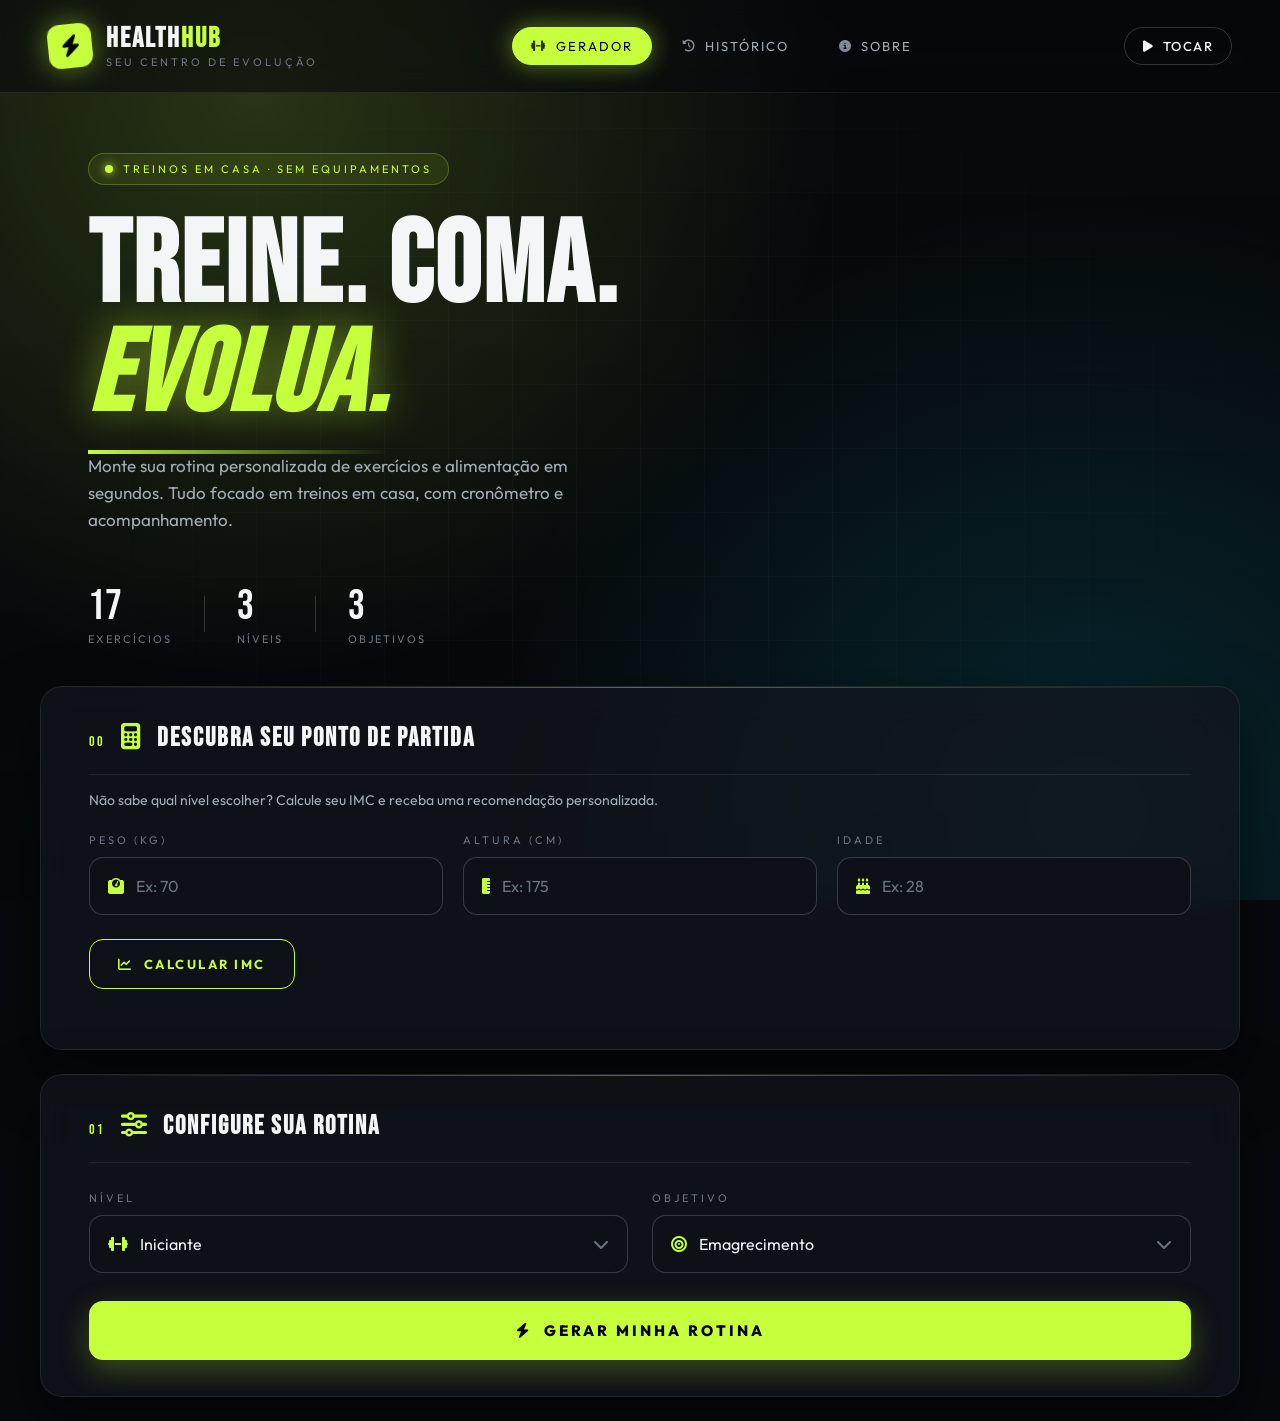
==== index.html @ c1da76e7 "Add files via upload" ====
<!DOCTYPE html>
<html lang="pt-BR">
<head>
    <meta charset="UTF-8" />
    <meta name="viewport" content="width=device-width, initial-scale=1.0" />
    <meta http-equiv="X-UA-Compatible" content="ie=edge" />
    <meta name="theme-color" content="#c6ff3b" />
    <meta name="mobile-web-app-capable" content="yes" />
    <meta name="apple-mobile-web-app-capable" content="yes" />
    <meta name="apple-mobile-web-app-status-bar-style" content="black-translucent" />
    <meta name="apple-mobile-web-app-title" content="HealthHub" />
    <meta name="description" content="Seu centro de evolução. Treinos em casa, sem equipamentos." />
    <title>HealthHub — Seu centro de evolução</title>

<link rel="icon" type="image/x-icon" href="Favicon2/favicon.ico" />
<link rel="icon" type="image/png" sizes="16x16" href="Favicon2/favicon-16x16.png" />
<link rel="icon" type="image/png" sizes="32x32" href="Favicon2/favicon-32x32.png" />
<link rel="apple-touch-icon" sizes="180x180" href="Favicon2/apple-touch-icon.png" />
<link rel="icon" type="image/png" sizes="192x192" href="Favicon2/android-chrome-192x192.png" />
<link rel="icon" type="image/png" sizes="512x512" href="Favicon2/android-chrome-512x512.png" />
<link rel="manifest" href="Favicon2/site.webmanifest" />

    <!-- FONTS -->
    <link rel="preconnect" href="https://fonts.googleapis.com" />
    <link rel="preconnect" href="https://fonts.gstatic.com" crossorigin />
    <link href="https://fonts.googleapis.com/css2?family=Bebas+Neue&family=Outfit:wght@300;400;500;600;700;800&display=swap" rel="stylesheet" />

    <!-- ICONS -->
    <link rel="stylesheet" href="https://cdnjs.cloudflare.com/ajax/libs/font-awesome/6.5.1/css/all.min.css" />

    <!-- STYLES -->
    <link rel="stylesheet" href="style.css" />
</head>
<body>

    <!-- BACKGROUND -->
    <div class="bg-image" data-testid="bg-image"></div>
    <div class="bg-overlay"></div>
    <div class="bg-grid"></div>

    <!-- HEADER / NAV -->
    <header class="navbar" data-testid="navbar">
        <div class="brand" onclick="abrirAba('gerador')">
            <div class="logo-mark"><i class="fa-solid fa-bolt"></i></div>
            <div class="brand-text">
                <h1 class="brand-title">HEALTH<span>HUB</span></h1>
                <span class="brand-tag">Seu centro de evolução</span>
            </div>
        </div>

        <nav class="nav-links">
            <button class="nav-link active" data-tab="gerador" onclick="abrirAba('gerador')" data-testid="nav-gerador">
                <i class="fa-solid fa-dumbbell"></i> <span class="nav-txt">Gerador</span>
            </button>
            <button class="nav-link" data-tab="historico" onclick="abrirAba('historico')" data-testid="nav-historico">
                <i class="fa-solid fa-clock-rotate-left"></i> <span class="nav-txt">Histórico</span>
            </button>
            <button class="nav-link" data-tab="sobre" onclick="abrirAba('sobre')" data-testid="nav-sobre">
                <i class="fa-solid fa-circle-info"></i> <span class="nav-txt">Sobre</span>
            </button>
        </nav>

        <button class="music-btn" id="musicBtn" onclick="toggleMusica()" data-testid="music-btn">
            <i class="fa-solid fa-play" id="musicIcon"></i>
            <span id="musicLabel" class="music-label">Tocar</span>
        </button>
    </header>

    <main class="main-wrap">

    <!-- ========== ABA: GERADOR ========== -->
    <section class="tab-page active" data-page="gerador" id="page-gerador">

        <!-- HERO -->
        <div class="hero">
            <div class="hero-tag" data-testid="hero-tag">
                <span class="pulse-dot"></span>
                TREINOS EM CASA · SEM EQUIPAMENTOS
            </div>
            <h2 class="hero-title">
                TREINE. COMA. <br />
                <span class="hero-accent">EVOLUA.</span>
            </h2>
            <p class="hero-sub">
                Monte sua rotina personalizada de exercícios e alimentação em segundos.
                Tudo focado em treinos em casa, com cronômetro e acompanhamento.
            </p>

            <div class="hero-stats">
                <div class="stat" data-testid="stat-exercicios">
                    <span class="stat-num" id="statExercicios">17</span>
                    <span class="stat-label">Exercícios</span>
                </div>
                <div class="stat-divider"></div>
                <div class="stat" data-testid="stat-niveis">
                    <span class="stat-num">3</span>
                    <span class="stat-label">Níveis</span>
                </div>
                <div class="stat-divider"></div>
                <div class="stat" data-testid="stat-objetivos">
                    <span class="stat-num">3</span>
                    <span class="stat-label">Objetivos</span>
                </div>
            </div>
        </div>

        <!-- CALCULADORA IMC -->
        <div class="card glass-card imc-card" data-testid="imc-card">
            <div class="card-header">
                <span class="card-num">00</span>
                <h3 class="card-title"><i class="fa-solid fa-calculator"></i> Descubra seu ponto de partida</h3>
            </div>
            <p class="card-desc">
                Não sabe qual nível escolher? Calcule seu IMC e receba uma recomendação personalizada.
            </p>

            <div class="imc-form">
                <div class="select-group">
                    <label>PESO (kg)</label>
                    <div class="select-wrap">
                        <i class="fa-solid fa-weight-scale"></i>
                        <input type="number" id="imcPeso" placeholder="Ex: 70" min="20" max="300" step="0.1" inputmode="decimal" data-testid="imc-peso" />
                    </div>
                </div>

                <div class="select-group">
                    <label>ALTURA (cm)</label>
                    <div class="select-wrap">
                        <i class="fa-solid fa-ruler-vertical"></i>
                        <input type="number" id="imcAltura" placeholder="Ex: 175" min="100" max="250" step="0.1" inputmode="decimal" data-testid="imc-altura" />
                    </div>
                </div>

                <div class="select-group">
                    <label>IDADE</label>
                    <div class="select-wrap">
                        <i class="fa-solid fa-cake-candles"></i>
                        <input type="number" id="imcIdade" placeholder="Ex: 28" min="10" max="120" inputmode="numeric" data-testid="imc-idade" />
                    </div>
                </div>
            </div>

            <button class="btn-secondary" onclick="calcularIMC()" data-testid="imc-calc-btn">
                <i class="fa-solid fa-chart-line"></i>
                CALCULAR IMC
            </button>

            <div class="imc-resultado" id="imcResultado" data-testid="imc-resultado"></div>
        </div>

        <!-- GERADOR DE ROTINA -->
        <div class="card glass-card">
            <div class="card-header">
                <span class="card-num">01</span>
                <h3 class="card-title"><i class="fa-solid fa-sliders"></i> Configure sua rotina</h3>
            </div>

            <div class="selects">
                <div class="select-group">
                    <label>NÍVEL</label>
                    <div class="select-wrap">
                        <i class="fa-solid fa-dumbbell"></i>
                        <select id="NivelSelect" data-testid="nivel-select">
                            <option value="iniciante">Iniciante</option>
                            <option value="intermediário">Intermediário</option>
                            <option value="avançado">Avançado</option>
                        </select>
                        <i class="fa-solid fa-chevron-down chevron"></i>
                    </div>
                </div>

                <div class="select-group">
                    <label>OBJETIVO</label>
                    <div class="select-wrap">
                        <i class="fa-solid fa-bullseye"></i>
                        <select id="ObjetivoSelect" data-testid="objetivo-select">
                            <option value="emagrecimento">Emagrecimento</option>
                            <option value="ganho_massa">Ganho de Massa</option>
                            <option value="manutencao">Manutenção</option>
                        </select>
                        <i class="fa-solid fa-chevron-down chevron"></i>
                    </div>
                </div>
            </div>

            <button class="btn-primary" onclick="gerarRotina()" data-testid="gerar-btn">
                <i class="fa-solid fa-bolt"></i>
                GERAR MINHA ROTINA
                <span class="btn-shine"></span>
            </button>
        </div>

        <!-- RESULTADO -->
        <div class="resultado" id="resultado" data-testid="resultado">
            <div class="resultado-grid">
                <div class="card glass-card result-card">
                    <div class="card-header">
                        <span class="card-num">02</span>
                        <h3 class="card-title"><i class="fa-solid fa-fire-flame-curved"></i> Treino do dia</h3>
                    </div>
                    <div id="exercicios" class="ex-list" data-testid="exercicios-list"></div>
                </div>

                <div class="card glass-card result-card">
                    <div class="card-header">
                        <span class="card-num">03</span>
                        <h3 class="card-title"><i class="fa-solid fa-utensils"></i> Plano alimentar</h3>
                    </div>
                    <div id="alimentos" class="al-list" data-testid="alimentos-list"></div>
                </div>
            </div>
        </div>
    </section>

    <!-- ========== ABA: HISTÓRICO ========== -->
    <section class="tab-page" data-page="historico" id="page-historico">
        <div class="page-header">
            <div>
                <span class="section-tag">REGISTROS</span>
                <h3 class="section-title">Seu Histórico</h3>
                <p class="section-sub">Todas as rotinas que você gerou, salvas no seu dispositivo.</p>
            </div>
            <button class="btn-ghost" onclick="limparHistorico()" data-testid="limpar-hist-btn">
                <i class="fa-solid fa-trash"></i> Limpar tudo
            </button>
        </div>

        <div class="hist-stats" id="histStats" data-testid="hist-stats"></div>

        <div id="historicoLista" class="hist-grid" data-testid="historico-lista"></div>
    </section>

    <!-- ========== ABA: SOBRE ========== -->
    <section class="tab-page" data-page="sobre" id="page-sobre">
        <div class="page-header">
            <div>
                <span class="section-tag">SOBRE</span>
                <h3 class="section-title">HealthHub — Treino em casa</h3>
                <p class="section-sub">Tudo que você precisa saber para evoluir sem sair do quarto.</p>
            </div>
        </div>

        <!-- Manifesto -->
        <div class="card glass-card sobre-manifesto">
            <h4 class="manifesto-title">Forjado para quem treina onde quer que esteja.</h4>
            <p>
                O HealthHub nasceu da ideia de que <strong>academia não é um lugar — é um hábito</strong>.
                Aqui você monta rotinas de treino com exercícios funcionais que cabem na sua sala,
                no seu tempo e no seu ritmo. Sem desculpas, sem assinaturas caras, sem equipamentos.
            </p>
            <p>
                Combinamos <span class="hl">exercícios calistênicos</span>, um <span class="hl">plano alimentar</span>
                alinhado ao seu objetivo e uma <span class="hl">calculadora de IMC</span> para te guiar
                no nível certo de evolução.
            </p>
        </div>

        <!-- Como funciona -->
        <div class="how-grid">
            <div class="how-step" data-testid="how-1">
                <span class="how-num">01</span>
                <h5>Calcule seu IMC</h5>
                <p>Informe peso, altura e idade. Recebemos seu IMC e classificação automaticamente.</p>
            </div>
            <div class="how-step" data-testid="how-2">
                <span class="how-num">02</span>
                <h5>Receba a recomendação</h5>
                <p>Sugerimos o nível e objetivo ideais com base nos seus dados.</p>
            </div>
            <div class="how-step" data-testid="how-3">
                <span class="how-num">03</span>
                <h5>Gere sua rotina</h5>
                <p>Combinação de exercícios + alimentação personalizada em um clique.</p>
            </div>
            <div class="how-step" data-testid="how-4">
                <span class="how-num">04</span>
                <h5>Execute com cronômetro</h5>
                <p>Cronômetro embutido em cada exercício mantém você no ritmo.</p>
            </div>
        </div>

        <!-- Features detalhadas -->
        <h4 class="section-subtitle">RECURSOS</h4>
        <div class="sobre-grid">
            <div class="feat" data-testid="feat-1">
                <i class="fa-solid fa-stopwatch"></i>
                <h4>Cronômetro inteligente</h4>
                <p>Tempo real para cada exercício, com alerta sonoro nos últimos 5 segundos.</p>
            </div>
            <div class="feat" data-testid="feat-2">
                <i class="fa-solid fa-clock-rotate-left"></i>
                <h4>Histórico local</h4>
                <p>Suas últimas 12 rotinas salvas no navegador. Sem cadastro, sem servidor.</p>
            </div>
            <div class="feat" data-testid="feat-3">
                <i class="fa-solid fa-headphones"></i>
                <h4>Trilha sonora</h4>
                <p>Player integrado para você adicionar sua música preferida no treino.</p>
            </div>
            <div class="feat" data-testid="feat-4">
                <i class="fa-solid fa-leaf"></i>
                <h4>Nutrição direta</h4>
                <p>Sugestões alimentares para emagrecimento, ganho de massa ou manutenção.</p>
            </div>
            <div class="feat" data-testid="feat-5">
                <i class="fa-solid fa-house"></i>
                <h4>100% em casa</h4>
                <p>Todos os exercícios são funcionais — você só precisa do seu corpo e um tapete.</p>
            </div>
            <div class="feat" data-testid="feat-6">
                <i class="fa-solid fa-calculator"></i>
                <h4>Calculadora de IMC</h4>
                <p>Descubra sua faixa atual e qual nível faz sentido para você começar.</p>
            </div>
        </div>

        <!-- FAQ -->
        <h4 class="section-subtitle">PERGUNTAS FREQUENTES</h4>
        <div class="faq">
            <details class="faq-item" data-testid="faq-1">
                <summary>Preciso de equipamentos?</summary>
                <p>Não. Todos os exercícios são bodyweight (peso do próprio corpo). Um tapete é opcional para conforto.</p>
            </details>
            <details class="faq-item" data-testid="faq-2">
                <summary>Quanto tempo dura um treino?</summary>
                <p>Entre 15 e 30 minutos, dependendo do nível. Iniciantes começam com menos repetições, avançados com mais séries.</p>
            </details>
            <details class="faq-item" data-testid="faq-3">
                <summary>Como devo escolher o objetivo?</summary>
                <p>Use a calculadora de IMC para receber uma sugestão. Em geral: IMC alto → emagrecimento, IMC baixo → ganho de massa, IMC normal → manutenção.</p>
            </details>
            <details class="faq-item" data-testid="faq-4">
                <summary>Meu histórico é privado?</summary>
                <p>Sim. Os dados ficam apenas no seu navegador (localStorage). Nada é enviado para servidores externos.</p>
            </details>
        </div>

        <footer class="footer-sobre">
            <p>HEALTHHUB © 2026 — <span>Forjado para quem não para.</span></p>
        </footer>
    </section>

    </main>

    <!-- TIMER MODAL -->
    <div class="timer-overlay" id="timerOverlay" data-testid="timer-overlay">
        <div class="timer-modal">
            <button class="timer-close" onclick="fecharTimer()" data-testid="timer-close">
                <i class="fa-solid fa-xmark"></i>
            </button>
            <span class="timer-label" id="timerExercicio">Exercício</span>
            <div class="timer-display" id="timerDisplay" data-testid="timer-display">00:00</div>
            <div class="timer-meta" id="timerMeta">—</div>
            <div class="timer-controls">
                <button class="timer-btn" id="timerStartBtn" onclick="toggleTimer()" data-testid="timer-start-btn">
                    <i class="fa-solid fa-play"></i> Iniciar
                </button>
                <button class="timer-btn ghost" onclick="resetTimer()" data-testid="timer-reset-btn">
                    <i class="fa-solid fa-rotate-left"></i> Resetar
                </button>
            </div>
        </div>
    </div>

    <audio id="musica" src="musica.mp3" loop preload="none"></audio>

    <script src="script.js"></script>
</body>
</html>
---- style.css ----
/* =============================================================
   HEALTHHUB — Dark Sport Mode
   ============================================================= */

:root {
    --bg: #07090c;
    --bg-2: #0d1117;
    --surface: rgba(18, 22, 28, 0.72);
    --surface-2: rgba(28, 34, 42, 0.6);
    --line: rgba(255, 255, 255, 0.08);
    --line-strong: rgba(255, 255, 255, 0.18);
    --text: #f3f5f7;
    --text-dim: #a3adb8;
    --text-mute: #6b7480;
    --accent: #c6ff3b;
    --accent-2: #00e0ff;
    --accent-glow: rgba(198, 255, 59, 0.45);
    --danger: #ff4d6d;
    --radius: 14px;
    --radius-lg: 22px;
    --shadow: 0 25px 60px rgba(0, 0, 0, 0.55);
}

* { box-sizing: border-box; margin: 0; padding: 0; }

html {
    overflow-x: hidden;
    background: var(--bg);
}

html, body {
    color: var(--text);
    font-family: 'Outfit', sans-serif;
    min-height: 100vh;
    -webkit-font-smoothing: antialiased;
}

body {
    background: transparent;
    position: relative;
}

/* ---------- TAB PAGES ---------- */
.main-wrap { min-height: calc(100vh - 100px); }
.tab-page { display: none; animation: fadeUp .5s ease; }
.tab-page.active { display: block; }

.page-header {
    padding: 60px 48px 32px;
    max-width: 1200px;
    margin: 0 auto;
    display: flex;
    align-items: flex-end;
    justify-content: space-between;
    gap: 24px;
    flex-wrap: wrap;
}
.section-sub {
    color: var(--text-dim);
    font-size: 15px;
    margin-top: 8px;
    max-width: 600px;
}
.section-subtitle {
    max-width: 1200px;
    margin: 60px auto 20px;
    padding: 0 48px;
    font-size: 12px;
    letter-spacing: 3px;
    color: var(--accent);
    text-transform: uppercase;
}

::selection { background: var(--accent); color: #000; }

a { color: inherit; text-decoration: none; }

/* ---------- BACKGROUND ---------- */
.bg-image {
    position: fixed; inset: 0;
    background-image: url('https://images.unsplash.com/photo-1517836357463-d25dfeac3438?auto=format&fit=crop&w=1920&q=80');
    background-size: cover;
    background-position: center;
    filter: saturate(0.85) contrast(1.05);
    z-index: -3;
    animation: slowZoom 28s ease-in-out infinite alternate;
}
@keyframes slowZoom {
    from { transform: scale(1) translateY(0); }
    to   { transform: scale(1.08) translateY(-15px); }
}

.bg-overlay {
    position: fixed; inset: 0;
    background:
      radial-gradient(circle at 20% 10%, rgba(198,255,59,0.18), transparent 45%),
      radial-gradient(circle at 85% 90%, rgba(0,224,255,0.14), transparent 45%),
      linear-gradient(180deg, rgba(7,9,12,0.45) 0%, rgba(7,9,12,0.75) 60%, rgba(7,9,12,0.92) 100%);
    z-index: -2;
}

.bg-grid {
    position: fixed; inset: 0;
    background-image:
        linear-gradient(rgba(255,255,255,0.025) 1px, transparent 1px),
        linear-gradient(90deg, rgba(255,255,255,0.025) 1px, transparent 1px);
    background-size: 64px 64px;
    z-index: -1;
    mask-image: radial-gradient(ellipse at center, #000 30%, transparent 80%);
}

/* ---------- NAVBAR ---------- */
.navbar {
    display: flex; align-items: center; justify-content: space-between;
    padding: 24px 48px;
    position: sticky; top: 0; z-index: 50;
    backdrop-filter: blur(14px);
    background: rgba(7, 9, 12, 0.55);
    border-bottom: 1px solid var(--line);
}
.brand { display: flex; align-items: center; gap: 14px; cursor: pointer; }
.logo-mark {
    width: 44px; height: 44px;
    background: var(--accent);
    border-radius: 12px;
    display: grid; place-items: center;
    color: #000; font-size: 22px;
    box-shadow: 0 0 28px var(--accent-glow);
    transform: rotate(-6deg);
    transition: transform .3s ease;
}
.logo-mark:hover { transform: rotate(0deg) scale(1.05); }
.brand-text { display: flex; flex-direction: column; line-height: 1; }
.brand-title {
    font-family: 'Bebas Neue', sans-serif;
    font-size: 28px; letter-spacing: 2px;
    color: var(--text);
}
.brand-title span { color: var(--accent); }
.brand-tag {
    font-size: 11px; color: var(--text-mute);
    letter-spacing: 3px; text-transform: uppercase;
    margin-top: 4px;
}

.nav-links { display: flex; gap: 12px; }
.nav-link {
    background: transparent;
    border: 1px solid transparent;
    font-family: 'Outfit', sans-serif;
    font-size: 13px; letter-spacing: 2px;
    text-transform: uppercase;
    color: var(--text-dim);
    cursor: pointer;
    padding: 10px 18px;
    border-radius: 999px;
    transition: all .25s ease;
    display: inline-flex; align-items: center; gap: 8px;
}
.nav-link i { font-size: 12px; opacity: .8; }
.nav-link:hover { color: var(--text); border-color: var(--line-strong); }
.nav-link.active {
    color: #000;
    background: var(--accent);
    border-color: var(--accent);
    box-shadow: 0 0 24px var(--accent-glow);
}

.music-btn {
    display: inline-flex; align-items: center; gap: 8px;
    background: transparent;
    color: var(--text);
    padding: 10px 18px;
    border: 1px solid var(--line-strong);
    border-radius: 999px;
    font-family: 'Outfit', sans-serif;
    font-weight: 500; font-size: 13px;
    letter-spacing: 1.5px; text-transform: uppercase;
    cursor: pointer;
    transition: all .25s ease;
}
.music-btn:hover {
    background: var(--accent); color: #000;
    border-color: var(--accent);
    box-shadow: 0 0 24px var(--accent-glow);
}
.music-btn.playing { background: var(--accent); color: #000; border-color: var(--accent); }

/* ---------- HERO ---------- */
.hero {
    padding: 60px 48px 40px;
    max-width: 1200px;
    margin: 0 auto;
    text-align: left;
}
.hero-tag {
    display: inline-flex; align-items: center; gap: 10px;
    background: rgba(198,255,59,0.08);
    border: 1px solid rgba(198,255,59,0.25);
    padding: 8px 16px;
    border-radius: 999px;
    font-size: 11px; letter-spacing: 3px;
    color: var(--accent);
    margin-bottom: 28px;
}
.pulse-dot {
    width: 8px; height: 8px; border-radius: 50%;
    background: var(--accent);
    box-shadow: 0 0 10px var(--accent);
    animation: pulse 1.6s infinite;
}
@keyframes pulse {
    0%,100% { transform: scale(1); opacity: 1; }
    50% { transform: scale(1.4); opacity: .6; }
}

.hero-title {
    font-family: 'Bebas Neue', sans-serif;
    font-size: clamp(56px, 9vw, 124px);
    line-height: 0.95;
    letter-spacing: 2px;
    margin-bottom: 20px;
}
.hero-accent {
    color: var(--accent);
    text-shadow: 0 0 40px var(--accent-glow);
    font-style: italic;
    position: relative;
}
.hero-accent::after {
    content: '';
    position: absolute; left: 0; right: 0; bottom: -8px;
    height: 4px;
    background: linear-gradient(90deg, var(--accent), transparent);
}

.hero-sub {
    color: var(--text-dim);
    max-width: 540px;
    font-size: 17px;
    line-height: 1.6;
}

.hero-stats {
    display: flex; align-items: center; gap: 32px;
    margin-top: 48px;
}
.stat { display: flex; flex-direction: column; }
.stat-num {
    font-family: 'Bebas Neue', sans-serif;
    font-size: 42px;
    color: var(--text);
}
.stat-label {
    font-size: 11px; letter-spacing: 2px;
    color: var(--text-mute); text-transform: uppercase;
}
.stat-divider {
    width: 1px; height: 36px;
    background: var(--line-strong);
}

/* ---------- CARDS ---------- */
.glass-card {
    background: var(--surface);
    border: 1px solid var(--line);
    border-radius: var(--radius-lg);
    padding: 36px;
    backdrop-filter: blur(18px);
    box-shadow: var(--shadow);
    position: relative;
    overflow: hidden;
}
.glass-card::before {
    content: '';
    position: absolute; top: 0; left: 0; right: 0; height: 1px;
    background: linear-gradient(90deg, transparent, var(--accent), transparent);
    opacity: 0.4;
}
.card-header {
    display: flex; align-items: baseline; gap: 16px;
    margin-bottom: 28px;
    padding-bottom: 20px;
    border-bottom: 1px solid var(--line);
}
.card-num {
    font-family: 'Bebas Neue', sans-serif;
    font-size: 14px;
    color: var(--accent);
    letter-spacing: 2px;
}
.card-title {
    font-family: 'Bebas Neue', sans-serif;
    font-size: 26px;
    letter-spacing: 2px;
    color: var(--text);
}
.card-title i { margin-right: 8px; color: var(--accent); }

/* container universal das cards dentro de tab-page */
.tab-page > .hero,
.tab-page > .card,
.tab-page > .resultado {
    max-width: 1200px;
    margin: 0 auto;
    padding-left: 48px;
    padding-right: 48px;
}
.tab-page > .card.glass-card {
    margin-bottom: 24px;
    box-sizing: border-box;
    width: 100%;
}

/* ---------- CALCULADORA IMC ---------- */
.imc-card { margin-top: 0; }
.card-desc {
    color: var(--text-dim);
    font-size: 14px;
    margin-bottom: 24px;
    margin-top: -12px;
}
.imc-form {
    display: grid;
    grid-template-columns: 1fr 1fr 1fr;
    gap: 20px;
    margin-bottom: 24px;
}
.select-wrap input {
    flex: 1;
    background: transparent;
    border: none; outline: none;
    color: var(--text);
    padding: 18px 0;
    font-family: 'Outfit', sans-serif;
    font-size: 16px;
    width: 100%;
}
.select-wrap input::placeholder { color: var(--text-mute); }

.btn-secondary {
    background: transparent;
    color: var(--accent);
    border: 1px solid var(--accent);
    padding: 16px 28px;
    border-radius: var(--radius);
    font-family: 'Outfit', sans-serif;
    font-weight: 700;
    font-size: 13px;
    letter-spacing: 2.5px;
    cursor: pointer;
    text-transform: uppercase;
    display: inline-flex; align-items: center; gap: 10px;
    transition: all .25s ease;
}
.btn-secondary:hover {
    background: var(--accent);
    color: #000;
    box-shadow: 0 10px 30px var(--accent-glow);
}

.imc-resultado {
    margin-top: 24px;
    max-height: 0;
    overflow: hidden;
    opacity: 0;
    transition: max-height .5s ease, opacity .4s ease, margin-top .4s ease;
}
.imc-resultado.show {
    max-height: 800px;
    opacity: 1;
}
.imc-warn {
    background: rgba(255,77,109,0.1);
    border: 1px solid rgba(255,77,109,0.3);
    color: var(--danger);
    padding: 16px 20px;
    border-radius: var(--radius);
    font-size: 14px;
    display: flex; align-items: center; gap: 10px;
}
.imc-card-result {
    background: var(--bg-2);
    border: 1px solid var(--line-strong);
    border-radius: var(--radius-lg);
    padding: 28px;
    display: grid;
    grid-template-columns: 200px 1fr;
    gap: 32px;
    align-items: center;
}
.imc-card-result.lime  { border-color: var(--accent);  box-shadow: 0 0 30px rgba(198,255,59,0.15); }
.imc-card-result.cyan  { border-color: var(--accent-2); box-shadow: 0 0 30px rgba(0,224,255,0.15); }
.imc-card-result.amber { border-color: #ffd166;         box-shadow: 0 0 30px rgba(255,209,102,0.15); }
.imc-card-result.orange{ border-color: #ff9f1c;         box-shadow: 0 0 30px rgba(255,159,28,0.15); }
.imc-card-result.red   { border-color: var(--danger);   box-shadow: 0 0 30px rgba(255,77,109,0.15); }

.imc-num-block {
    text-align: center;
    border-right: 1px solid var(--line);
    padding-right: 32px;
}
.imc-num-label {
    font-size: 11px; letter-spacing: 3px;
    color: var(--text-mute);
    text-transform: uppercase;
}
.imc-num {
    display: block;
    font-family: 'Bebas Neue', sans-serif;
    font-size: 76px;
    line-height: 1;
    color: var(--text);
    margin: 8px 0;
}
.imc-card-result.lime   .imc-num { color: var(--accent); }
.imc-card-result.cyan   .imc-num { color: var(--accent-2); }
.imc-card-result.amber  .imc-num { color: #ffd166; }
.imc-card-result.orange .imc-num { color: #ff9f1c; }
.imc-card-result.red    .imc-num { color: var(--danger); }

.imc-categoria {
    font-size: 13px;
    letter-spacing: 2px;
    color: var(--text-dim);
    text-transform: uppercase;
    font-weight: 600;
}
.imc-desc {
    color: var(--text-dim);
    font-size: 14px;
    line-height: 1.6;
    margin-bottom: 18px;
}
.imc-recomendacao {
    display: flex;
    gap: 24px;
    margin-bottom: 20px;
    flex-wrap: wrap;
}
.imc-rec-item { display: flex; flex-direction: column; gap: 4px; }
.imc-rec-label {
    font-size: 10px;
    letter-spacing: 2px;
    color: var(--text-mute);
    text-transform: uppercase;
}
.imc-rec-value {
    font-family: 'Bebas Neue', sans-serif;
    font-size: 22px;
    letter-spacing: 1.5px;
    color: var(--text);
}
.btn-apply {
    background: var(--accent);
    color: #000;
    border: none;
    padding: 12px 20px;
    border-radius: 999px;
    font-family: 'Outfit', sans-serif;
    font-weight: 700;
    font-size: 12px;
    letter-spacing: 2px;
    cursor: pointer;
    text-transform: uppercase;
    display: inline-flex; align-items: center; gap: 8px;
    transition: all .2s ease;
}
.btn-apply:hover { transform: translateY(-2px); box-shadow: 0 8px 20px var(--accent-glow); }
.btn-apply.applied { background: var(--accent-2); }

/* ---------- GERADOR ---------- */
.selects {
    display: grid;
    grid-template-columns: 1fr 1fr;
    gap: 24px;
    margin-bottom: 28px;
}
.select-group label {
    display: block;
    font-size: 11px; letter-spacing: 3px;
    color: var(--text-mute);
    margin-bottom: 10px;
    text-transform: uppercase;
}
.select-wrap {
    position: relative;
    display: flex; align-items: center;
    background: var(--bg-2);
    border: 1px solid var(--line-strong);
    border-radius: var(--radius);
    padding: 0 18px;
    transition: border-color .25s ease, box-shadow .25s ease;
}
.select-wrap:hover, .select-wrap:focus-within {
    border-color: var(--accent);
    box-shadow: 0 0 0 4px rgba(198,255,59,0.08);
}
.select-wrap > i:first-child { color: var(--accent); margin-right: 12px; }
.select-wrap select {
    flex: 1;
    background: transparent;
    border: none; outline: none;
    color: var(--text);
    padding: 18px 0;
    font-family: 'Outfit', sans-serif;
    font-size: 16px;
    appearance: none;
    cursor: pointer;
}
.select-wrap select option {
    background: var(--bg-2);
    color: var(--text);
}
.chevron { color: var(--text-mute); pointer-events: none; }

/* ---------- BUTTONS ---------- */
.btn-primary {
    width: 100%;
    background: var(--accent);
    color: #000;
    padding: 20px 32px;
    border: none;
    border-radius: var(--radius);
    font-family: 'Outfit', sans-serif;
    font-weight: 800;
    font-size: 15px;
    letter-spacing: 3px;
    cursor: pointer;
    text-transform: uppercase;
    display: inline-flex; align-items: center; justify-content: center;
    gap: 12px;
    position: relative;
    overflow: hidden;
    transition: transform .15s ease, box-shadow .25s ease;
    box-shadow: 0 10px 30px rgba(198,255,59,0.25);
}
.btn-primary:hover {
    transform: translateY(-2px);
    box-shadow: 0 16px 50px var(--accent-glow);
}
.btn-primary:active { transform: translateY(0); }
.btn-shine {
    position: absolute; top: 0; left: -100%;
    width: 50%; height: 100%;
    background: linear-gradient(90deg, transparent, rgba(255,255,255,0.4), transparent);
    transition: left .6s ease;
}
.btn-primary:hover .btn-shine { left: 130%; }

.btn-ghost {
    background: transparent;
    color: var(--text-dim);
    padding: 10px 16px;
    border: 1px solid var(--line-strong);
    border-radius: var(--radius);
    font-family: 'Outfit', sans-serif;
    font-size: 13px;
    letter-spacing: 1.5px;
    cursor: pointer;
    text-transform: uppercase;
    transition: all .25s ease;
    display: inline-flex; align-items: center; gap: 8px;
}
.btn-ghost:hover {
    border-color: var(--danger);
    color: var(--danger);
}

/* ---------- RESULTADO ---------- */
.resultado {
    padding: 20px 0 40px;
    display: none;
    animation: fadeUp .5s ease;
}
.resultado.show { display: block; }
@keyframes fadeUp {
    from { opacity: 0; transform: translateY(24px); }
    to { opacity: 1; transform: translateY(0); }
}
.resultado-grid {
    display: grid;
    grid-template-columns: 1fr 1fr;
    gap: 24px;
    max-width: 1200px;
    margin: 0 auto;
    padding: 0 48px;
}

.ex-list, .al-list { display: flex; flex-direction: column; gap: 12px; }

.item {
    display: flex; align-items: center; justify-content: space-between;
    background: var(--surface-2);
    border: 1px solid var(--line);
    border-radius: var(--radius);
    padding: 16px 20px;
    transition: all .25s ease;
    animation: slideIn .4s ease both;
}
@keyframes slideIn {
    from { opacity: 0; transform: translateX(-8px); }
    to { opacity: 1; transform: translateX(0); }
}
.item:hover {
    border-color: var(--accent);
    transform: translateX(4px);
}
.item-info { display: flex; flex-direction: column; gap: 4px; }
.item-name {
    font-weight: 600; font-size: 16px;
    color: var(--text);
}
.item-meta {
    font-size: 12px; letter-spacing: 1.5px;
    color: var(--text-mute);
    text-transform: uppercase;
}
.item-badge {
    font-family: 'Bebas Neue', sans-serif;
    font-size: 16px; letter-spacing: 1.5px;
    color: var(--accent);
    padding: 4px 12px;
    background: rgba(198,255,59,0.1);
    border-radius: 999px;
    border: 1px solid rgba(198,255,59,0.2);
}

.timer-trigger {
    background: transparent;
    color: var(--text-dim);
    border: 1px solid var(--line-strong);
    border-radius: 999px;
    width: 36px; height: 36px;
    cursor: pointer;
    display: grid; place-items: center;
    transition: all .2s ease;
    margin-left: 12px;
}
.timer-trigger:hover {
    background: var(--accent); color: #000; border-color: var(--accent);
}

.al-tipo {
    font-family: 'Bebas Neue', sans-serif;
    font-size: 14px; letter-spacing: 2px;
    color: var(--accent-2);
    padding: 4px 12px;
    background: rgba(0,224,255,0.08);
    border-radius: 999px;
    border: 1px solid rgba(0,224,255,0.2);
}

/* ---------- HISTÓRICO ---------- */
.section-tag {
    display: inline-block;
    font-size: 11px; letter-spacing: 3px;
    color: var(--accent);
    margin-bottom: 8px;
}
.section-title {
    font-family: 'Bebas Neue', sans-serif;
    font-size: 48px; letter-spacing: 2px;
    color: var(--text);
}
.hist-stats {
    display: grid;
    grid-template-columns: repeat(3, 1fr);
    gap: 16px;
    padding: 0 48px;
    margin-bottom: 32px;
    max-width: 1200px;
    margin-left: auto;
    margin-right: auto;
}
.hstat {
    background: var(--surface);
    border: 1px solid var(--line);
    border-radius: var(--radius);
    padding: 24px;
    text-align: left;
    backdrop-filter: blur(10px);
}
.hstat-num {
    display: block;
    font-family: 'Bebas Neue', sans-serif;
    font-size: 42px;
    color: var(--accent);
    line-height: 1;
    margin-bottom: 6px;
}
.hstat-label {
    font-size: 11px;
    letter-spacing: 2px;
    color: var(--text-mute);
    text-transform: uppercase;
}
.hist-grid {
    display: grid;
    grid-template-columns: repeat(auto-fill, minmax(280px, 1fr));
    gap: 16px;
    max-width: 1200px;
    margin: 0 auto;
    padding: 0 48px 60px;
}
.hist-card {
    background: var(--surface);
    border: 1px solid var(--line);
    border-radius: var(--radius);
    padding: 24px;
    transition: all .25s ease;
    backdrop-filter: blur(10px);
    position: relative;
}
.hist-card:hover {
    border-color: var(--accent);
    transform: translateY(-4px);
}
.hist-date {
    font-size: 11px; letter-spacing: 2px;
    color: var(--text-mute);
    margin-bottom: 8px;
}
.hist-meta {
    font-family: 'Bebas Neue', sans-serif;
    font-size: 18px; letter-spacing: 1.5px;
    color: var(--text);
    margin-bottom: 12px;
}
.hist-tags { display: flex; flex-wrap: wrap; gap: 6px; }
.hist-tag {
    font-size: 10px; letter-spacing: 1.5px;
    text-transform: uppercase;
    padding: 4px 10px;
    border-radius: 999px;
    background: rgba(198,255,59,0.08);
    color: var(--accent);
    border: 1px solid rgba(198,255,59,0.18);
}
.hist-tag.cyan {
    background: rgba(0,224,255,0.08);
    color: var(--accent-2);
    border-color: rgba(0,224,255,0.18);
}
.hist-empty {
    grid-column: 1 / -1;
    text-align: center;
    padding: 40px;
    color: var(--text-mute);
    border: 1px dashed var(--line-strong);
    border-radius: var(--radius);
    font-size: 14px; letter-spacing: 1px;
}
.hist-del {
    position: absolute; top: 12px; right: 12px;
    background: transparent; border: none; color: var(--text-mute);
    cursor: pointer; font-size: 14px;
    transition: color .2s ease;
}
.hist-del:hover { color: var(--danger); }
.hist-replay {
    margin-top: 14px;
    width: 100%;
    background: transparent;
    border: 1px solid var(--line-strong);
    color: var(--text-dim);
    padding: 10px;
    border-radius: 999px;
    font-family: 'Outfit', sans-serif;
    font-size: 11px;
    letter-spacing: 2px;
    text-transform: uppercase;
    cursor: pointer;
    display: inline-flex; align-items: center; justify-content: center; gap: 6px;
    transition: all .2s ease;
}
.hist-replay:hover { border-color: var(--accent); color: var(--accent); }

/* ---------- SOBRE ---------- */
.sobre-manifesto {
    max-width: 1200px;
    margin: 0 auto 24px;
    padding: 48px;
}
.manifesto-title {
    font-family: 'Bebas Neue', sans-serif;
    font-size: 36px;
    letter-spacing: 1.5px;
    color: var(--text);
    margin-bottom: 20px;
    line-height: 1.1;
}
.sobre-manifesto p {
    color: var(--text-dim);
    font-size: 16px;
    line-height: 1.7;
    margin-bottom: 14px;
}
.sobre-manifesto .hl { color: var(--accent); font-weight: 600; }
.sobre-manifesto strong { color: var(--text); }

.how-grid {
    max-width: 1200px;
    margin: 0 auto;
    padding: 0 48px;
    display: grid;
    grid-template-columns: repeat(4, 1fr);
    gap: 16px;
}
.how-step {
    background: var(--surface);
    border: 1px solid var(--line);
    border-radius: var(--radius);
    padding: 28px 24px;
    backdrop-filter: blur(10px);
    transition: all .25s ease;
}
.how-step:hover {
    border-color: var(--accent);
    transform: translateY(-4px);
}
.how-num {
    font-family: 'Bebas Neue', sans-serif;
    font-size: 14px;
    letter-spacing: 2px;
    color: var(--accent);
    display: block;
    margin-bottom: 12px;
}
.how-step h5 {
    font-family: 'Bebas Neue', sans-serif;
    font-size: 22px;
    letter-spacing: 1.5px;
    color: var(--text);
    margin-bottom: 10px;
}
.how-step p {
    color: var(--text-dim);
    font-size: 13px;
    line-height: 1.5;
}

.sobre-grid {
    max-width: 1200px;
    margin: 0 auto;
    padding: 0 48px;
    display: grid;
    grid-template-columns: repeat(auto-fit, minmax(200px, 1fr));
    gap: 16px;
}
.feat {
    background: var(--surface);
    border: 1px solid var(--line);
    border-radius: var(--radius);
    padding: 28px;
    backdrop-filter: blur(10px);
    transition: all .3s ease;
}
.feat:hover {
    border-color: var(--accent);
    transform: translateY(-6px);
    box-shadow: 0 20px 40px rgba(0,0,0,0.4);
}
.feat i {
    font-size: 28px; color: var(--accent);
    margin-bottom: 16px;
    display: inline-block;
    padding: 14px;
    background: rgba(198,255,59,0.08);
    border-radius: 12px;
}
.feat h4 {
    font-family: 'Bebas Neue', sans-serif;
    font-size: 22px; letter-spacing: 1.5px;
    color: var(--text);
    margin-bottom: 8px;
}
.feat p {
    color: var(--text-dim);
    font-size: 14px; line-height: 1.5;
}

/* ---------- FAQ ---------- */
.faq {
    max-width: 1200px;
    margin: 0 auto;
    padding: 0 48px 40px;
    display: flex;
    flex-direction: column;
    gap: 12px;
}
.faq-item {
    background: var(--surface);
    border: 1px solid var(--line);
    border-radius: var(--radius);
    padding: 20px 24px;
    backdrop-filter: blur(10px);
    transition: all .25s ease;
}
.faq-item[open] { border-color: var(--accent); }
.faq-item summary {
    cursor: pointer;
    color: var(--text);
    font-weight: 600;
    font-size: 15px;
    list-style: none;
    display: flex;
    align-items: center;
    justify-content: space-between;
    transition: color .2s ease;
}
.faq-item summary::-webkit-details-marker { display: none; }
.faq-item summary::after {
    content: '+';
    font-size: 24px;
    color: var(--accent);
    transition: transform .3s ease;
}
.faq-item[open] summary::after { content: '−'; }
.faq-item summary:hover { color: var(--accent); }
.faq-item p {
    margin-top: 14px;
    padding-top: 14px;
    border-top: 1px solid var(--line);
    color: var(--text-dim);
    font-size: 14px;
    line-height: 1.6;
}

/* ---------- FOOTER ---------- */
.footer-sobre {
    max-width: 1200px;
    margin: 40px auto 0;
    padding: 24px 48px;
    text-align: center;
    color: var(--text-mute);
    font-size: 12px; letter-spacing: 2px;
    text-transform: uppercase;
    border-top: 1px solid var(--line);
}
.footer-sobre span { color: var(--accent); }

/* ---------- TIMER MODAL ---------- */
.timer-overlay {
    position: fixed; inset: 0;
    background: rgba(0,0,0,0.85);
    backdrop-filter: blur(8px);
    z-index: 100;
    display: none;
    align-items: center; justify-content: center;
    animation: fadeIn .3s ease;
}
.timer-overlay.show { display: flex; }
@keyframes fadeIn { from { opacity: 0; } to { opacity: 1; } }

.timer-modal {
    background: var(--bg-2);
    border: 1px solid var(--line-strong);
    border-radius: var(--radius-lg);
    padding: 48px 60px;
    text-align: center;
    position: relative;
    box-shadow: 0 0 80px rgba(198,255,59,0.2);
    min-width: 340px;
}
.timer-close {
    position: absolute; top: 16px; right: 16px;
    background: transparent; border: none;
    color: var(--text-mute); font-size: 18px;
    cursor: pointer;
    transition: color .2s ease;
}
.timer-close:hover { color: var(--text); }

.timer-label {
    font-size: 11px; letter-spacing: 3px;
    color: var(--text-mute); text-transform: uppercase;
}
.timer-display {
    font-family: 'Bebas Neue', sans-serif;
    font-size: 120px;
    letter-spacing: 4px;
    color: var(--accent);
    text-shadow: 0 0 40px var(--accent-glow);
    line-height: 1;
    margin: 16px 0 8px;
}
.timer-meta {
    font-size: 13px; letter-spacing: 2px;
    color: var(--text-dim);
    margin-bottom: 28px;
    text-transform: uppercase;
}
.timer-controls { display: flex; gap: 12px; justify-content: center; }
.timer-btn {
    background: var(--accent); color: #000;
    border: none;
    padding: 14px 24px;
    border-radius: 999px;
    font-family: 'Outfit', sans-serif;
    font-weight: 700; font-size: 13px;
    letter-spacing: 2px; text-transform: uppercase;
    cursor: pointer;
    display: inline-flex; align-items: center; gap: 8px;
    transition: all .2s ease;
}
.timer-btn:hover { transform: translateY(-2px); box-shadow: 0 10px 30px var(--accent-glow); }
.timer-btn.ghost {
    background: transparent; color: var(--text);
    border: 1px solid var(--line-strong);
}
.timer-btn.ghost:hover { border-color: var(--accent); color: var(--accent); box-shadow: none; }
.timer-display.urgent {
    color: var(--danger);
    text-shadow: 0 0 40px rgba(255,77,109,0.5);
    animation: shake .4s infinite;
}
@keyframes shake {
    0%,100% { transform: translateX(0); }
    50% { transform: translateX(2px); }
}

/* ---------- RESPONSIVE ---------- */
@media (max-width: 880px) {
    .navbar { padding: 18px 20px; flex-wrap: wrap; gap: 12px; }
    .nav-links { order: 3; width: 100%; justify-content: center; gap: 8px; flex-wrap: wrap; }
    .nav-link { padding: 8px 14px; font-size: 11px; }

    .hero,
    .page-header,
    .tab-page > .hero,
    .tab-page > .card,
    .tab-page > .resultado { padding-left: 20px; padding-right: 20px; }

    .resultado-grid,
    .hist-grid,
    .hist-stats,
    .how-grid,
    .sobre-grid,
    .faq { padding-left: 20px; padding-right: 20px; }

    .section-subtitle,
    .footer-sobre { padding-left: 20px; padding-right: 20px; }

    .sobre-manifesto { padding: 28px; }

    .selects,
    .imc-form { grid-template-columns: 1fr; }

    .resultado-grid { grid-template-columns: 1fr; }

    .imc-card-result { grid-template-columns: 1fr; gap: 20px; }
    .imc-num-block { border-right: none; border-bottom: 1px solid var(--line); padding-right: 0; padding-bottom: 20px; }

    .how-grid { grid-template-columns: 1fr 1fr; }
    .hist-stats { grid-template-columns: 1fr; }

    .hero-stats { gap: 16px; }
    .stat-divider { height: 28px; }
    .glass-card { padding: 24px; }

    .timer-modal { padding: 32px 24px; min-width: unset; width: 90%; }
    .timer-display { font-size: 84px; }

    .section-title { font-size: 36px; }
    .manifesto-title { font-size: 26px; }
    .page-header { flex-direction: column; align-items: flex-start; gap: 16px; }
}

/* =============================================================
   RESPONSIVO MOBILE — 480px e 768px
   ============================================================= */

/* Estilos de progresso (usados pelo script.js) */
.prog-wrap {
    display: flex;
    align-items: center;
    gap: 10px;
    margin-top: 14px;
}
.prog-bar {
    flex: 1;
    height: 4px;
    background: var(--line-strong);
    border-radius: 999px;
    overflow: hidden;
}
.prog-fill {
    height: 100%;
    background: var(--accent);
    border-radius: 999px;
    transition: width .4s ease;
}
.prog-txt {
    font-size: 11px;
    letter-spacing: 1.5px;
    color: var(--text-mute);
    white-space: nowrap;
}
.hist-proximo {
    margin-top: 10px;
    font-size: 12px;
    letter-spacing: 1px;
    color: var(--text-dim);
    display: flex;
    align-items: center;
    gap: 6px;
}
.hist-proximo i { color: var(--accent); }

.hist-continuar {
    margin-top: 10px;
    width: 100%;
    background: var(--accent);
    color: #000;
    border: none;
    padding: 12px;
    border-radius: 999px;
    font-family: 'Outfit', sans-serif;
    font-weight: 700;
    font-size: 11px;
    letter-spacing: 2px;
    text-transform: uppercase;
    cursor: pointer;
    display: inline-flex;
    align-items: center;
    justify-content: center;
    gap: 6px;
    transition: all .2s ease;
}
.hist-continuar:hover {
    transform: translateY(-2px);
    box-shadow: 0 8px 20px var(--accent-glow);
}

/* Status badges */
.st-pendente  { background: rgba(107,116,128,0.12) !important; color: var(--text-mute) !important; border-color: rgba(107,116,128,0.2) !important; }
.st-ativo     { background: rgba(0,224,255,0.1)    !important; color: var(--accent-2)  !important; border-color: rgba(0,224,255,0.25) !important; }
.st-pausado   { background: rgba(255,209,102,0.1)  !important; color: #ffd166          !important; border-color: rgba(255,209,102,0.25) !important; }
.st-concluido { background: rgba(198,255,59,0.1)   !important; color: var(--accent)    !important; border-color: rgba(198,255,59,0.25)  !important; }

/* Exercício concluído / ativo na lista */
.ex-concluido { opacity: 0.55; }
.ex-concluido .item-name { text-decoration: line-through; }
.ex-ativo { border-color: var(--accent) !important; background: rgba(198,255,59,0.06) !important; }
.ex-check  { color: var(--accent); margin-right: 10px; font-size: 16px; }
.ex-playing { color: var(--accent); margin-right: 10px; font-size: 13px; }
.badge-done {
    font-size: 10px;
    letter-spacing: 1.5px;
    color: var(--accent);
    padding: 4px 10px;
    background: rgba(198,255,59,0.08);
    border-radius: 999px;
    border: 1px solid rgba(198,255,59,0.2);
    text-transform: uppercase;
}

/* ---------- TABLET 768px ---------- */
@media (max-width: 768px) {
    .navbar {
        padding: 14px 20px;
        flex-wrap: wrap;
        gap: 12px;
    }
    .nav-links {
        order: 3;
        width: 100%;
        justify-content: center;
        gap: 6px;
        flex-wrap: wrap;
    }
    .nav-link { padding: 9px 16px; font-size: 12px; }
    .music-label { display: none; }
    .music-btn { padding: 10px 14px; }

    .hero { padding: 40px 20px 28px; }
    .hero-title { font-size: clamp(48px, 12vw, 80px); }
    .hero-sub { font-size: 15px; }
    .hero-stats { gap: 20px; margin-top: 32px; }
    .stat-num { font-size: 34px; }

    .tab-page > .hero,
    .tab-page > .card,
    .tab-page > .resultado { padding-left: 20px; padding-right: 20px; }
    .tab-page > .card.glass-card { margin-bottom: 16px; }

    .glass-card { padding: 24px; }
    .card-title { font-size: 22px; }

    .imc-form { grid-template-columns: 1fr 1fr; }
    .imc-card-result { grid-template-columns: 1fr; gap: 16px; }
    .imc-num-block { border-right: none; border-bottom: 1px solid var(--line); padding-right: 0; padding-bottom: 16px; }
    .imc-num { font-size: 64px; }

    .selects { grid-template-columns: 1fr; gap: 16px; }

    .resultado-grid {
        grid-template-columns: 1fr;
        padding: 0 20px;
    }

    .page-header { padding: 32px 20px 20px; flex-direction: column; align-items: flex-start; gap: 16px; }
    .section-title { font-size: 36px; }

    .hist-stats {
        grid-template-columns: repeat(3, 1fr);
        padding: 0 20px;
        gap: 10px;
    }
    .hstat { padding: 16px; }
    .hstat-num { font-size: 28px; }
    .hist-grid { padding: 0 20px 40px; }

    .how-grid { grid-template-columns: 1fr 1fr; padding: 0 20px; }
    .sobre-grid { padding: 0 20px; grid-template-columns: 1fr 1fr; }
    .sobre-manifesto { padding: 28px; }
    .manifesto-title { font-size: 26px; }
    .faq { padding: 0 20px 32px; }
    .section-subtitle { padding: 0 20px; margin-top: 40px; }
    .footer-sobre { padding: 20px; }

    .timer-modal { padding: 36px 28px; min-width: unset; width: 92%; }
    .timer-display { font-size: 96px; }
}

/* ---------- MOBILE 480px ---------- */
@media (max-width: 480px) {
    .navbar { padding: 12px 16px; gap: 10px; }
    .brand-tag { display: none; }
    .nav-link { padding: 8px 12px; font-size: 11px; gap: 5px; }
    .nav-link i { font-size: 13px; }

    .hero { padding: 28px 16px 20px; }
    .hero-title { font-size: clamp(44px, 14vw, 64px); line-height: 0.9; }
    .hero-tag { font-size: 9px; letter-spacing: 2px; padding: 6px 12px; }
    .hero-sub { font-size: 14px; max-width: 100%; }
    .hero-stats { gap: 14px; margin-top: 24px; }
    .stat-num { font-size: 28px; }
    .stat-label { font-size: 9px; }
    .stat-divider { height: 24px; }

    .tab-page > .hero,
    .tab-page > .card,
    .tab-page > .resultado { padding-left: 16px; padding-right: 16px; }
    .tab-page > .card.glass-card { margin-bottom: 12px; }

    .glass-card { padding: 18px; border-radius: 16px; }
    .card-title { font-size: 18px; letter-spacing: 1px; }
    .card-num { font-size: 12px; }

    .imc-form { grid-template-columns: 1fr; gap: 12px; }
    .imc-card-result { padding: 18px; }
    .imc-num { font-size: 56px; }
    .imc-recomendacao { gap: 16px; }

    .select-wrap { padding: 0 14px; }
    .select-wrap select { font-size: 15px; padding: 14px 0; }
    .select-wrap input  { font-size: 15px; padding: 14px 0; }

    .btn-primary { padding: 16px 24px; font-size: 13px; letter-spacing: 2px; }
    .btn-secondary { padding: 13px 18px; font-size: 12px; }

    .resultado-grid { padding: 0 16px; gap: 12px; }

    .page-header { padding: 24px 16px 16px; }
    .section-title { font-size: 28px; }
    .section-sub { font-size: 13px; }

    .hist-stats {
        grid-template-columns: 1fr;
        padding: 0 16px;
        gap: 8px;
    }
    .hstat { padding: 14px 16px; display: flex; align-items: center; gap: 14px; }
    .hstat-num { font-size: 32px; margin-bottom: 0; }
    .hist-grid { padding: 0 16px 32px; grid-template-columns: 1fr; }
    .hist-card { padding: 18px; }

    .how-grid { grid-template-columns: 1fr; padding: 0 16px; gap: 10px; }
    .how-step { padding: 20px 18px; }
    .sobre-grid { grid-template-columns: 1fr; padding: 0 16px; gap: 10px; }
    .feat { padding: 20px; }
    .sobre-manifesto { padding: 20px; margin: 0 16px 12px; }
    .manifesto-title { font-size: 22px; }
    .faq { padding: 0 16px 24px; }
    .faq-item { padding: 16px 18px; }
    .section-subtitle { padding: 0 16px; margin-top: 32px; margin-bottom: 14px; }
    .footer-sobre { padding: 16px; margin-top: 24px; }

    .timer-overlay { align-items: flex-end; }
    .timer-modal {
        width: 100%;
        border-radius: 24px 24px 0 0;
        padding: 28px 20px 36px;
        min-width: unset;
    }
    .timer-display { font-size: 80px; letter-spacing: 2px; }
    .timer-label { font-size: 10px; }
    .timer-meta { font-size: 11px; margin-bottom: 20px; }
    .timer-btn { padding: 12px 18px; font-size: 12px; }
    .timer-controls { gap: 8px; }

    .item { padding: 12px 14px; }
    .item-name { font-size: 14px; }
    .item-meta { font-size: 10px; }
    .item-badge { font-size: 13px; padding: 3px 10px; }
    .timer-trigger { width: 32px; height: 32px; }
}
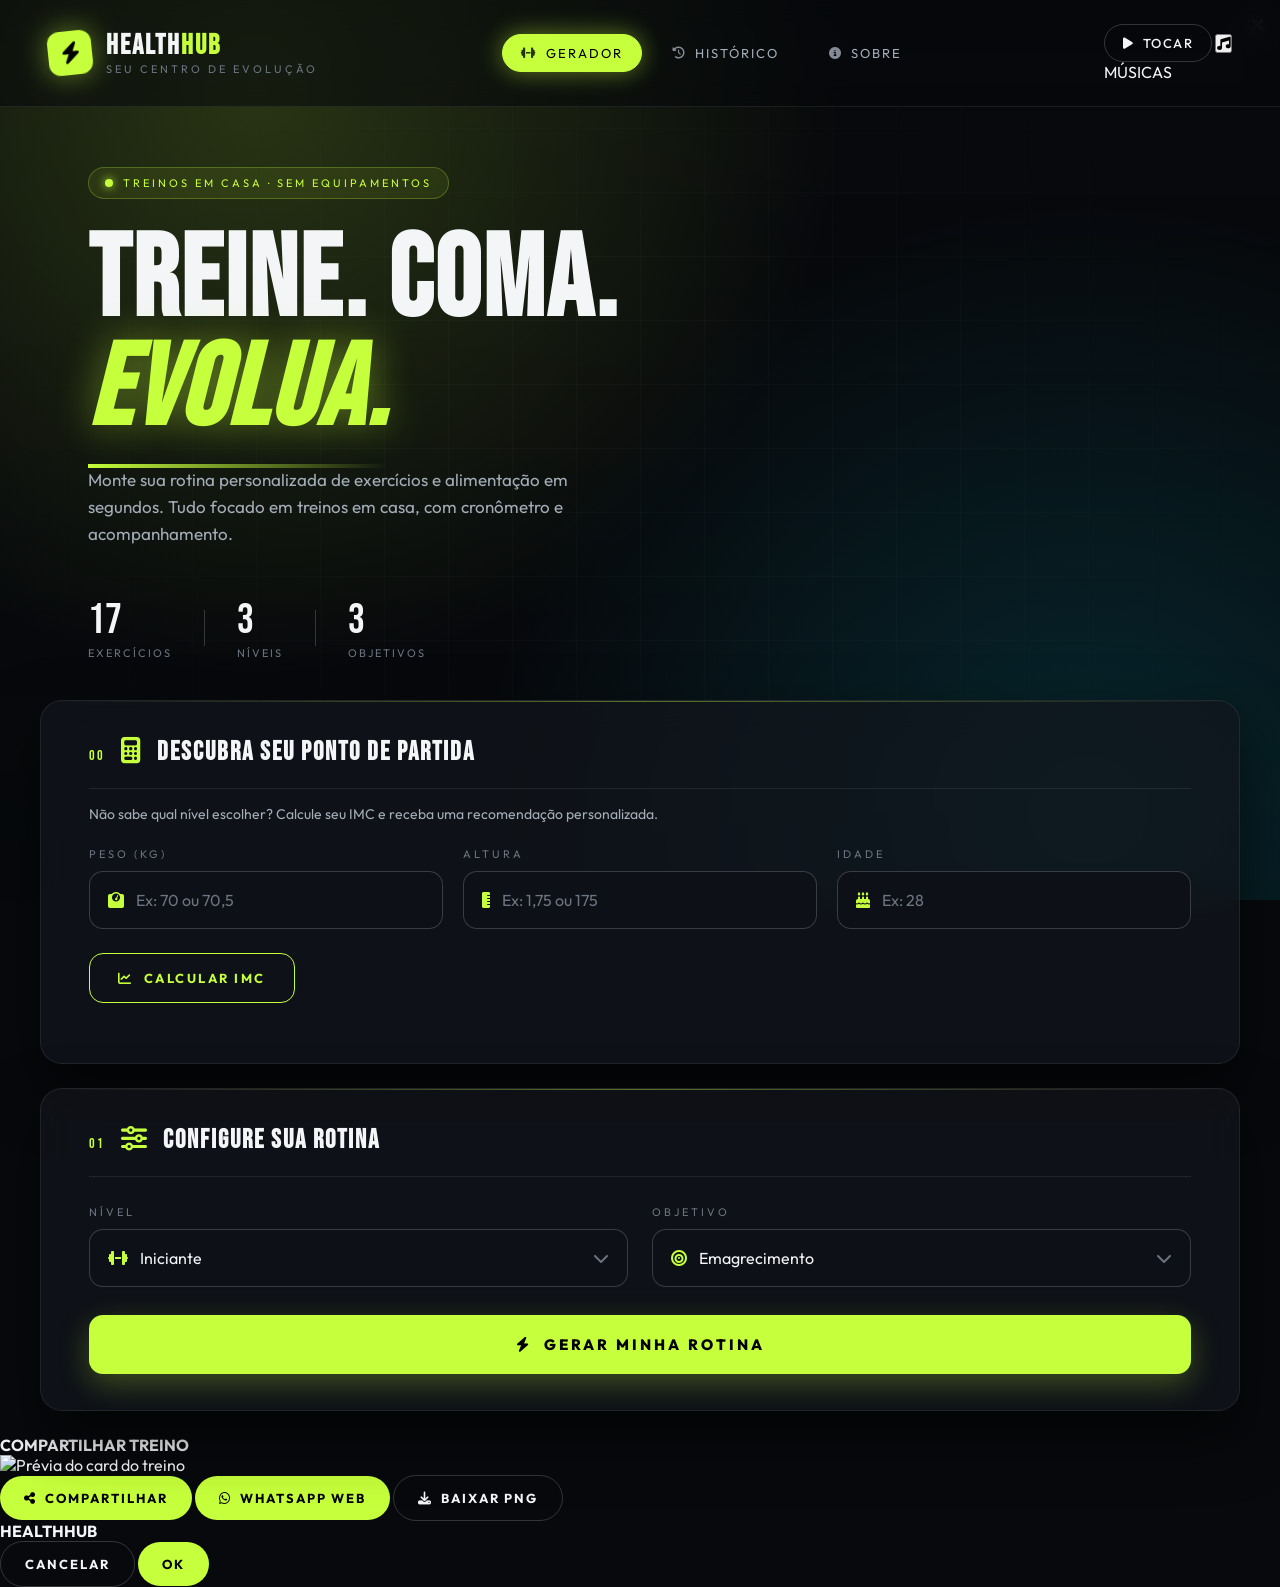
==== commit 845712c1: "Update print statement from 'Hello' to 'Goodbye'" ====
--- a/index.html
+++ b/index.html
@@ -60,10 +60,28 @@
             </button>
         </nav>
 
-        <button class="music-btn" id="musicBtn" onclick="toggleMusica()" data-testid="music-btn">
-            <i class="fa-solid fa-play" id="musicIcon"></i>
-            <span id="musicLabel" class="music-label">Tocar</span>
-        </button>
+        <div class="music-wrap" id="musicWrap">
+            <button class="music-btn" id="musicBtn" onclick="toggleMusica()" data-testid="music-btn">
+                <i class="fa-solid fa-play" id="musicIcon"></i>
+                <span id="musicLabel" class="music-label">Tocar</span>
+            </button>
+            <button class="music-list-btn" id="musicListBtn" onclick="toggleListaMusicas()" aria-label="Escolher música" data-testid="music-list-btn">
+                <i class="fa-solid fa-music"></i>
+            </button>
+
+            <!-- faíscas (aparecem só quando está tocando) -->
+            <span class="spark s1"></span>
+            <span class="spark s2"></span>
+            <span class="spark s3"></span>
+            <span class="spark s4"></span>
+            <span class="spark s5"></span>
+            <span class="spark s6"></span>
+
+            <div class="music-panel" id="musicPanel">
+                <div class="music-panel-title">MÚSICAS</div>
+                <div id="musicLista"></div>
+            </div>
+        </div>
     </header>
 
     <main class="main-wrap">
@@ -119,15 +137,15 @@
                     <label>PESO (kg)</label>
                     <div class="select-wrap">
                         <i class="fa-solid fa-weight-scale"></i>
-                        <input type="number" id="imcPeso" placeholder="Ex: 70" min="20" max="300" step="0.1" inputmode="decimal" data-testid="imc-peso" />
+                        <input type="text" id="imcPeso" placeholder="Ex: 70 ou 70,5" inputmode="decimal" data-testid="imc-peso" />
                     </div>
                 </div>
 
                 <div class="select-group">
-                    <label>ALTURA (cm)</label>
+                    <label>ALTURA</label>
                     <div class="select-wrap">
                         <i class="fa-solid fa-ruler-vertical"></i>
-                        <input type="number" id="imcAltura" placeholder="Ex: 175" min="100" max="250" step="0.1" inputmode="decimal" data-testid="imc-altura" />
+                        <input type="text" id="imcAltura" placeholder="Ex: 1,75 ou 175" inputmode="decimal" data-testid="imc-altura" />
                     </div>
                 </div>
 
@@ -183,7 +201,7 @@
                 </div>
             </div>
 
-            <button class="btn-primary" onclick="gerarRotina()" data-testid="gerar-btn">
+            <button class="btn-primary" id="gerarBtn" onclick="gerarRotina()" data-testid="gerar-btn">
                 <i class="fa-solid fa-bolt"></i>
                 GERAR MINHA ROTINA
                 <span class="btn-shine"></span>
@@ -348,6 +366,9 @@
             <button class="timer-close" onclick="fecharTimer()" data-testid="timer-close">
                 <i class="fa-solid fa-xmark"></i>
             </button>
+            <button class="timer-voz" id="timerVozBtn" onclick="toggleVoz()" aria-label="Ativar ou desativar a voz" data-testid="timer-voz">
+                <i class="fa-solid fa-volume-high"></i>
+            </button>
             <span class="timer-label" id="timerExercicio">Exercício</span>
             <div class="timer-display" id="timerDisplay" data-testid="timer-display">00:00</div>
             <div class="timer-meta" id="timerMeta">—</div>
@@ -362,12 +383,43 @@
         </div>
     </div>
 
-    <audio id="musica" src="musica.mp3" loop preload="none"></audio>
+    <!-- COMPARTILHAR TREINO (prévia do card + opções) -->
+    <div class="share-overlay" id="shareOverlay" onclick="if (event.target === this) fecharShare()">
+        <div class="share-modal" role="dialog" aria-modal="true">
+            <button class="timer-close" onclick="fecharShare()" aria-label="Fechar">
+                <i class="fa-solid fa-xmark"></i>
+            </button>
+            <h4 class="hh-dialog-title">COMPARTILHAR <span>TREINO</span></h4>
+            <img class="share-preview" id="sharePreview" alt="Prévia do card do treino" />
+            <p class="share-hint" id="shareHint"></p>
+            <div class="share-actions">
+                <button class="timer-btn" id="shareNativeBtn" onclick="compartilharNativo()">
+                    <i class="fa-solid fa-share-nodes"></i> Compartilhar
+                </button>
+                <button class="timer-btn whatsapp" id="shareWppBtn" onclick="compartilharWhatsApp()">
+                    <i class="fa-brands fa-whatsapp"></i> WhatsApp Web
+                </button>
+                <button class="timer-btn ghost" onclick="baixarShare()">
+                    <i class="fa-solid fa-download"></i> Baixar PNG
+                </button>
+            </div>
+        </div>
+    </div>
+
+    <!-- DIÁLOGO HEALTHHUB (substitui alert/confirm) -->
+    <div class="hh-dialog-overlay" id="hhDialog">
+        <div class="hh-dialog" role="dialog" aria-modal="true">
+            <h4 class="hh-dialog-title">HEALTH<span>HUB</span></h4>
+            <p class="hh-dialog-msg" id="hhDialogMsg"></p>
+            <div class="hh-dialog-actions">
+                <button class="timer-btn ghost" id="hhDialogCancel">Cancelar</button>
+                <button class="timer-btn" id="hhDialogOk">OK</button>
+            </div>
+        </div>
+    </div>
+
+    <audio id="musica" preload="none"></audio>
 
     <script src="script.js"></script>
 </body>
 </html>
-
-
-
-
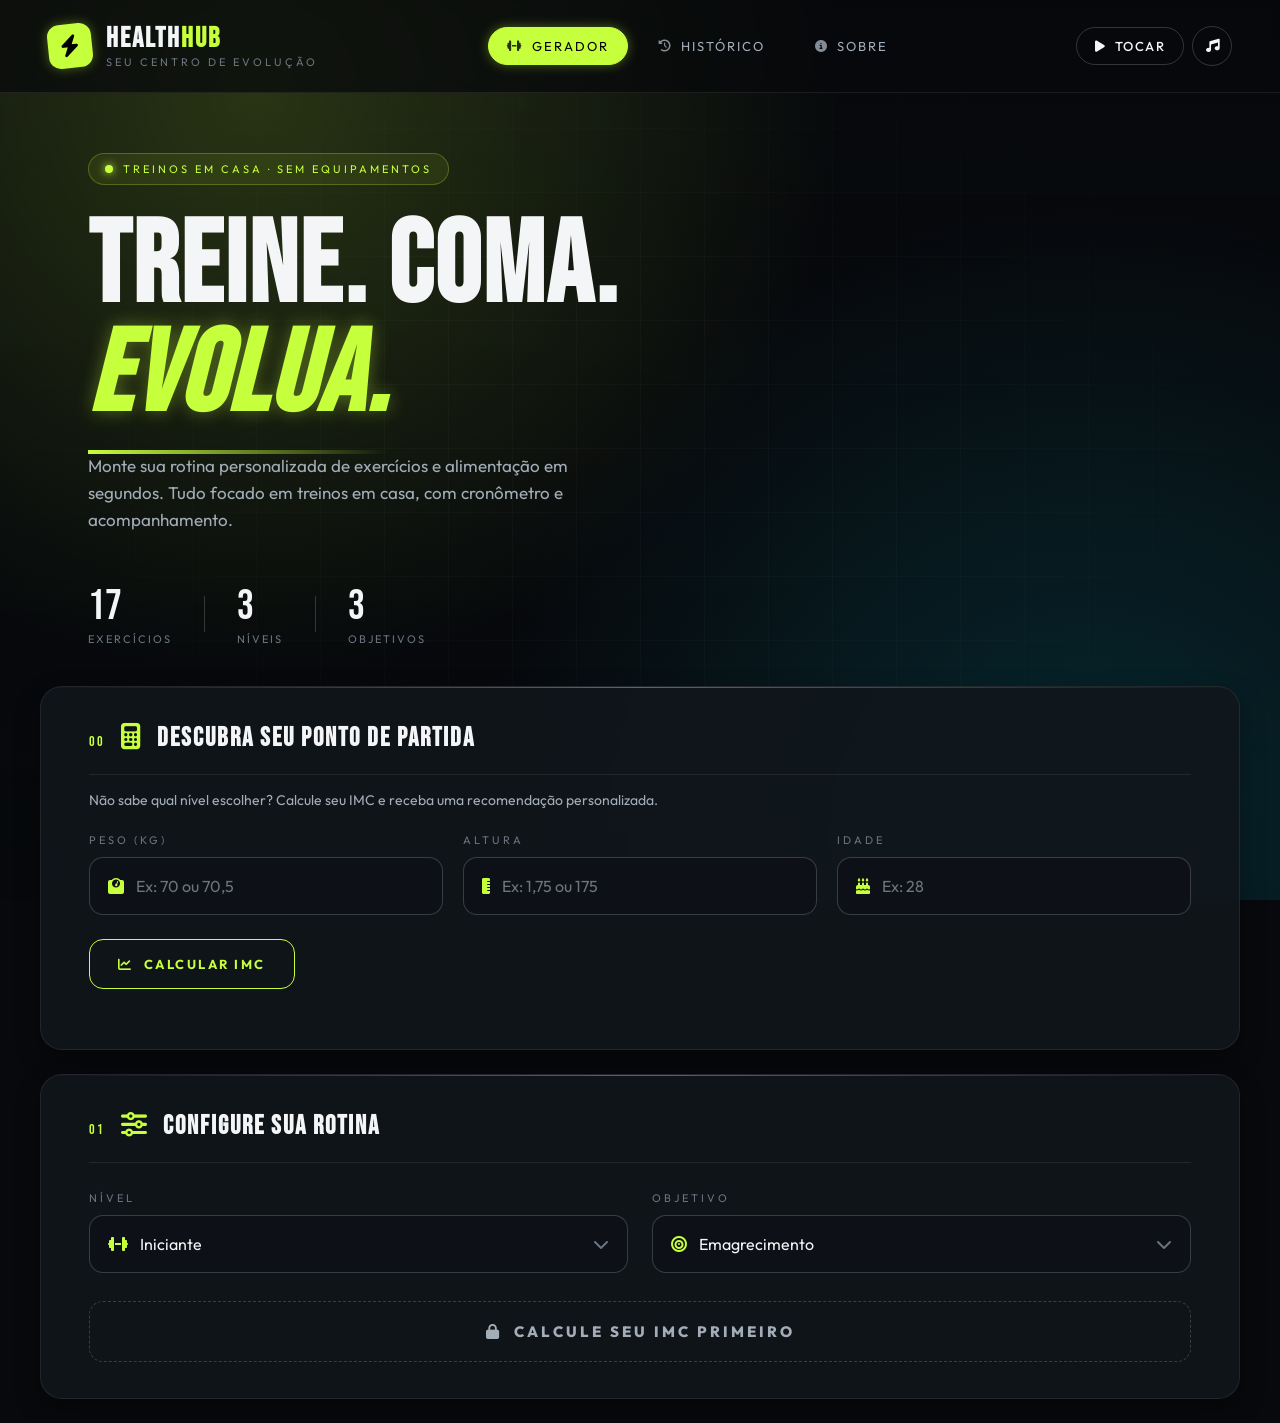
==== commit 15b4629a: "Update print statement from 'Hello' to 'Goodbye'" ====
--- a/index.html
+++ b/index.html
@@ -380,6 +380,7 @@
                     <i class="fa-solid fa-rotate-left"></i> Resetar
                 </button>
             </div>
+            <div class="timer-aviso" id="timerAviso" style="display:none"></div>
         </div>
     </div>
 
--- a/style.css
+++ b/style.css
@@ -1,12 +1,12 @@
 /* =============================================================
-   HEALTHHUB — Dark Sport Mode
+   HEALTHHUB — Dark Sport Mode (otimizado)
    ============================================================= */
 
 :root {
     --bg: #07090c;
     --bg-2: #0d1117;
-    --surface: rgba(18, 22, 28, 0.72);
-    --surface-2: rgba(28, 34, 42, 0.6);
+    --surface: rgba(18, 22, 28, 0.88);
+    --surface-2: rgba(28, 34, 42, 0.75);
     --line: rgba(255, 255, 255, 0.08);
     --line-strong: rgba(255, 255, 255, 0.18);
     --text: #f3f5f7;
@@ -14,11 +14,11 @@
     --text-mute: #6b7480;
     --accent: #c6ff3b;
     --accent-2: #00e0ff;
-    --accent-glow: rgba(198, 255, 59, 0.45);
+    --accent-glow: rgba(198, 255, 59, 0.35);
     --danger: #ff4d6d;
     --radius: 14px;
     --radius-lg: 22px;
-    --shadow: 0 25px 60px rgba(0, 0, 0, 0.55);
+    --shadow: 0 10px 24px rgba(0, 0, 0, 0.35);
 }
 
 * { box-sizing: border-box; margin: 0; padding: 0; }
@@ -42,7 +42,7 @@
 
 /* ---------- TAB PAGES ---------- */
 .main-wrap { min-height: calc(100vh - 100px); }
-.tab-page { display: none; animation: fadeUp .5s ease; }
+.tab-page { display: none; animation: fadeUp .35s ease; }
 .tab-page.active { display: block; }
 
 .page-header {
@@ -75,32 +75,29 @@
 
 a { color: inherit; text-decoration: none; }
 
-/* ---------- BACKGROUND ---------- */
+/* ---------- BACKGROUND (sem animação contínua) ---------- */
 .bg-image {
-    position: fixed; inset: 0;
-    background-image: url('https://images.unsplash.com/photo-1517836357463-d25dfeac3438?auto=format&fit=crop&w=1920&q=80');
+    position: fixed;
+    inset: 0;
+    background-image: url('https://images.unsplash.com/photo-1517836357463-d25dfeac3438?auto=format&fit=crop&w=1280&q=60');
     background-size: cover;
     background-position: center;
-    filter: saturate(0.85) contrast(1.05);
     z-index: -3;
-    animation: slowZoom 28s ease-in-out infinite alternate;
-}
-@keyframes slowZoom {
-    from { transform: scale(1) translateY(0); }
-    to   { transform: scale(1.08) translateY(-15px); }
 }
 
 .bg-overlay {
-    position: fixed; inset: 0;
+    position: fixed;
+    inset: 0;
     background:
-      radial-gradient(circle at 20% 10%, rgba(198,255,59,0.18), transparent 45%),
-      radial-gradient(circle at 85% 90%, rgba(0,224,255,0.14), transparent 45%),
-      linear-gradient(180deg, rgba(7,9,12,0.45) 0%, rgba(7,9,12,0.75) 60%, rgba(7,9,12,0.92) 100%);
+        radial-gradient(circle at 20% 10%, rgba(198,255,59,0.18), transparent 45%),
+        radial-gradient(circle at 85% 90%, rgba(0,224,255,0.14), transparent 45%),
+        linear-gradient(180deg, rgba(7,9,12,0.45) 0%, rgba(7,9,12,0.75) 60%, rgba(7,9,12,0.92) 100%);
     z-index: -2;
 }
 
 .bg-grid {
-    position: fixed; inset: 0;
+    position: fixed;
+    inset: 0;
     background-image:
         linear-gradient(rgba(255,255,255,0.025) 1px, transparent 1px),
         linear-gradient(90deg, rgba(255,255,255,0.025) 1px, transparent 1px);
@@ -111,21 +108,29 @@
 
 /* ---------- NAVBAR ---------- */
 .navbar {
-    display: flex; align-items: center; justify-content: space-between;
+    display: flex;
+    align-items: center;
+    justify-content: space-between;
     padding: 24px 48px;
-    position: sticky; top: 0; z-index: 50;
-    backdrop-filter: blur(14px);
-    background: rgba(7, 9, 12, 0.55);
+    position: sticky;
+    top: 0;
+    z-index: 50;
+    backdrop-filter: blur(6px);
+    -webkit-backdrop-filter: blur(6px);
+    background: rgba(7, 9, 12, 0.72);
     border-bottom: 1px solid var(--line);
 }
 .brand { display: flex; align-items: center; gap: 14px; cursor: pointer; }
 .logo-mark {
-    width: 44px; height: 44px;
+    width: 44px;
+    height: 44px;
     background: var(--accent);
     border-radius: 12px;
-    display: grid; place-items: center;
-    color: #000; font-size: 22px;
-    box-shadow: 0 0 28px var(--accent-glow);
+    display: grid;
+    place-items: center;
+    color: #000;
+    font-size: 22px;
+    box-shadow: 0 0 12px var(--accent-glow);
     transform: rotate(-6deg);
     transition: transform .3s ease;
 }
@@ -133,13 +138,16 @@
 .brand-text { display: flex; flex-direction: column; line-height: 1; }
 .brand-title {
     font-family: 'Bebas Neue', sans-serif;
-    font-size: 28px; letter-spacing: 2px;
+    font-size: 28px;
+    letter-spacing: 2px;
     color: var(--text);
 }
 .brand-title span { color: var(--accent); }
 .brand-tag {
-    font-size: 11px; color: var(--text-mute);
-    letter-spacing: 3px; text-transform: uppercase;
+    font-size: 11px;
+    color: var(--text-mute);
+    letter-spacing: 3px;
+    text-transform: uppercase;
     margin-top: 4px;
 }
 
@@ -148,14 +156,17 @@
     background: transparent;
     border: 1px solid transparent;
     font-family: 'Outfit', sans-serif;
-    font-size: 13px; letter-spacing: 2px;
+    font-size: 13px;
+    letter-spacing: 2px;
     text-transform: uppercase;
     color: var(--text-dim);
     cursor: pointer;
     padding: 10px 18px;
     border-radius: 999px;
-    transition: all .25s ease;
-    display: inline-flex; align-items: center; gap: 8px;
+    transition: color .2s ease, border-color .2s ease, background .2s ease;
+    display: inline-flex;
+    align-items: center;
+    gap: 8px;
 }
 .nav-link i { font-size: 12px; opacity: .8; }
 .nav-link:hover { color: var(--text); border-color: var(--line-strong); }
@@ -163,26 +174,30 @@
     color: #000;
     background: var(--accent);
     border-color: var(--accent);
-    box-shadow: 0 0 24px var(--accent-glow);
+    box-shadow: 0 0 12px var(--accent-glow);
 }
 
 .music-btn {
-    display: inline-flex; align-items: center; gap: 8px;
+    display: inline-flex;
+    align-items: center;
+    gap: 8px;
     background: transparent;
     color: var(--text);
     padding: 10px 18px;
     border: 1px solid var(--line-strong);
     border-radius: 999px;
     font-family: 'Outfit', sans-serif;
-    font-weight: 500; font-size: 13px;
-    letter-spacing: 1.5px; text-transform: uppercase;
+    font-weight: 500;
+    font-size: 13px;
+    letter-spacing: 1.5px;
+    text-transform: uppercase;
     cursor: pointer;
-    transition: all .25s ease;
+    transition: background .2s ease, color .2s ease, border-color .2s ease;
 }
 .music-btn:hover {
-    background: var(--accent); color: #000;
+    background: var(--accent);
+    color: #000;
     border-color: var(--accent);
-    box-shadow: 0 0 24px var(--accent-glow);
 }
 .music-btn.playing { background: var(--accent); color: #000; border-color: var(--accent); }
 
@@ -194,23 +209,28 @@
     text-align: left;
 }
 .hero-tag {
-    display: inline-flex; align-items: center; gap: 10px;
+    display: inline-flex;
+    align-items: center;
+    gap: 10px;
     background: rgba(198,255,59,0.08);
     border: 1px solid rgba(198,255,59,0.25);
     padding: 8px 16px;
     border-radius: 999px;
-    font-size: 11px; letter-spacing: 3px;
+    font-size: 11px;
+    letter-spacing: 3px;
     color: var(--accent);
     margin-bottom: 28px;
 }
 .pulse-dot {
-    width: 8px; height: 8px; border-radius: 50%;
+    width: 8px;
+    height: 8px;
+    border-radius: 50%;
     background: var(--accent);
-    box-shadow: 0 0 10px var(--accent);
+    box-shadow: 0 0 8px var(--accent);
     animation: pulse 1.6s infinite;
 }
 @keyframes pulse {
-    0%,100% { transform: scale(1); opacity: 1; }
+    0%, 100% { transform: scale(1); opacity: 1; }
     50% { transform: scale(1.4); opacity: .6; }
 }
 
@@ -223,13 +243,16 @@
 }
 .hero-accent {
     color: var(--accent);
-    text-shadow: 0 0 40px var(--accent-glow);
+    text-shadow: 0 0 18px var(--accent-glow);
     font-style: italic;
     position: relative;
 }
 .hero-accent::after {
     content: '';
-    position: absolute; left: 0; right: 0; bottom: -8px;
+    position: absolute;
+    left: 0;
+    right: 0;
+    bottom: -8px;
     height: 4px;
     background: linear-gradient(90deg, var(--accent), transparent);
 }
@@ -242,7 +265,9 @@
 }
 
 .hero-stats {
-    display: flex; align-items: center; gap: 32px;
+    display: flex;
+    align-items: center;
+    gap: 32px;
     margin-top: 48px;
 }
 .stat { display: flex; flex-direction: column; }
@@ -252,11 +277,14 @@
     color: var(--text);
 }
 .stat-label {
-    font-size: 11px; letter-spacing: 2px;
-    color: var(--text-mute); text-transform: uppercase;
+    font-size: 11px;
+    letter-spacing: 2px;
+    color: var(--text-mute);
+    text-transform: uppercase;
 }
 .stat-divider {
-    width: 1px; height: 36px;
+    width: 1px;
+    height: 36px;
     background: var(--line-strong);
 }
 
@@ -266,19 +294,26 @@
     border: 1px solid var(--line);
     border-radius: var(--radius-lg);
     padding: 36px;
-    backdrop-filter: blur(18px);
+    backdrop-filter: blur(6px);
+    -webkit-backdrop-filter: blur(6px);
     box-shadow: var(--shadow);
     position: relative;
     overflow: hidden;
 }
 .glass-card::before {
     content: '';
-    position: absolute; top: 0; left: 0; right: 0; height: 1px;
+    position: absolute;
+    top: 0;
+    left: 0;
+    right: 0;
+    height: 1px;
     background: linear-gradient(90deg, transparent, var(--accent), transparent);
     opacity: 0.4;
 }
 .card-header {
-    display: flex; align-items: baseline; gap: 16px;
+    display: flex;
+    align-items: baseline;
+    gap: 16px;
     margin-bottom: 28px;
     padding-bottom: 20px;
     border-bottom: 1px solid var(--line);
@@ -297,7 +332,6 @@
 }
 .card-title i { margin-right: 8px; color: var(--accent); }
 
-/* container universal das cards dentro de tab-page */
 .tab-page > .hero,
 .tab-page > .card,
 .tab-page > .resultado {
@@ -329,7 +363,8 @@
 .select-wrap input {
     flex: 1;
     background: transparent;
-    border: none; outline: none;
+    border: none;
+    outline: none;
     color: var(--text);
     padding: 18px 0;
     font-family: 'Outfit', sans-serif;
@@ -350,13 +385,14 @@
     letter-spacing: 2.5px;
     cursor: pointer;
     text-transform: uppercase;
-    display: inline-flex; align-items: center; gap: 10px;
-    transition: all .25s ease;
+    display: inline-flex;
+    align-items: center;
+    gap: 10px;
+    transition: background .2s ease, color .2s ease;
 }
 .btn-secondary:hover {
     background: var(--accent);
     color: #000;
-    box-shadow: 0 10px 30px var(--accent-glow);
 }
 
 .imc-resultado {
@@ -364,7 +400,7 @@
     max-height: 0;
     overflow: hidden;
     opacity: 0;
-    transition: max-height .5s ease, opacity .4s ease, margin-top .4s ease;
+    transition: max-height .4s ease, opacity .3s ease;
 }
 .imc-resultado.show {
     max-height: 800px;
@@ -377,7 +413,9 @@
     padding: 16px 20px;
     border-radius: var(--radius);
     font-size: 14px;
-    display: flex; align-items: center; gap: 10px;
+    display: flex;
+    align-items: center;
+    gap: 10px;
 }
 .imc-card-result {
     background: var(--bg-2);
@@ -389,11 +427,11 @@
     gap: 32px;
     align-items: center;
 }
-.imc-card-result.lime  { border-color: var(--accent);  box-shadow: 0 0 30px rgba(198,255,59,0.15); }
-.imc-card-result.cyan  { border-color: var(--accent-2); box-shadow: 0 0 30px rgba(0,224,255,0.15); }
-.imc-card-result.amber { border-color: #ffd166;         box-shadow: 0 0 30px rgba(255,209,102,0.15); }
-.imc-card-result.orange{ border-color: #ff9f1c;         box-shadow: 0 0 30px rgba(255,159,28,0.15); }
-.imc-card-result.red   { border-color: var(--danger);   box-shadow: 0 0 30px rgba(255,77,109,0.15); }
+.imc-card-result.lime  { border-color: var(--accent); }
+.imc-card-result.cyan  { border-color: var(--accent-2); }
+.imc-card-result.amber { border-color: #ffd166; }
+.imc-card-result.orange{ border-color: #ff9f1c; }
+.imc-card-result.red   { border-color: var(--danger); }
 
 .imc-num-block {
     text-align: center;
@@ -401,7 +439,8 @@
     padding-right: 32px;
 }
 .imc-num-label {
-    font-size: 11px; letter-spacing: 3px;
+    font-size: 11px;
+    letter-spacing: 3px;
     color: var(--text-mute);
     text-transform: uppercase;
 }
@@ -463,10 +502,12 @@
     letter-spacing: 2px;
     cursor: pointer;
     text-transform: uppercase;
-    display: inline-flex; align-items: center; gap: 8px;
-    transition: all .2s ease;
-}
-.btn-apply:hover { transform: translateY(-2px); box-shadow: 0 8px 20px var(--accent-glow); }
+    display: inline-flex;
+    align-items: center;
+    gap: 8px;
+    transition: transform .15s ease;
+}
+.btn-apply:hover { transform: translateY(-2px); }
 .btn-apply.applied { background: var(--accent-2); }
 
 /* ---------- GERADOR ---------- */
@@ -478,29 +519,31 @@
 }
 .select-group label {
     display: block;
-    font-size: 11px; letter-spacing: 3px;
+    font-size: 11px;
+    letter-spacing: 3px;
     color: var(--text-mute);
     margin-bottom: 10px;
     text-transform: uppercase;
 }
 .select-wrap {
     position: relative;
-    display: flex; align-items: center;
+    display: flex;
+    align-items: center;
     background: var(--bg-2);
     border: 1px solid var(--line-strong);
     border-radius: var(--radius);
     padding: 0 18px;
-    transition: border-color .25s ease, box-shadow .25s ease;
+    transition: border-color .2s ease;
 }
 .select-wrap:hover, .select-wrap:focus-within {
     border-color: var(--accent);
-    box-shadow: 0 0 0 4px rgba(198,255,59,0.08);
 }
 .select-wrap > i:first-child { color: var(--accent); margin-right: 12px; }
 .select-wrap select {
     flex: 1;
     background: transparent;
-    border: none; outline: none;
+    border: none;
+    outline: none;
     color: var(--text);
     padding: 18px 0;
     font-family: 'Outfit', sans-serif;
@@ -528,21 +571,23 @@
     letter-spacing: 3px;
     cursor: pointer;
     text-transform: uppercase;
-    display: inline-flex; align-items: center; justify-content: center;
+    display: inline-flex;
+    align-items: center;
+    justify-content: center;
     gap: 12px;
     position: relative;
     overflow: hidden;
-    transition: transform .15s ease, box-shadow .25s ease;
-    box-shadow: 0 10px 30px rgba(198,255,59,0.25);
-}
-.btn-primary:hover {
-    transform: translateY(-2px);
-    box-shadow: 0 16px 50px var(--accent-glow);
-}
+    transition: transform .15s ease;
+    box-shadow: 0 6px 18px rgba(198,255,59,0.18);
+}
+.btn-primary:hover { transform: translateY(-2px); }
 .btn-primary:active { transform: translateY(0); }
 .btn-shine {
-    position: absolute; top: 0; left: -100%;
-    width: 50%; height: 100%;
+    position: absolute;
+    top: 0;
+    left: -100%;
+    width: 50%;
+    height: 100%;
     background: linear-gradient(90deg, transparent, rgba(255,255,255,0.4), transparent);
     transition: left .6s ease;
 }
@@ -559,8 +604,10 @@
     letter-spacing: 1.5px;
     cursor: pointer;
     text-transform: uppercase;
-    transition: all .25s ease;
-    display: inline-flex; align-items: center; gap: 8px;
+    transition: border-color .2s ease, color .2s ease;
+    display: inline-flex;
+    align-items: center;
+    gap: 8px;
 }
 .btn-ghost:hover {
     border-color: var(--danger);
@@ -571,12 +618,12 @@
 .resultado {
     padding: 20px 0 40px;
     display: none;
-    animation: fadeUp .5s ease;
+    animation: fadeUp .35s ease;
 }
 .resultado.show { display: block; }
 @keyframes fadeUp {
-    from { opacity: 0; transform: translateY(24px); }
-    to { opacity: 1; transform: translateY(0); }
+    from { opacity: 0; transform: translate3d(0, 24px, 0); }
+    to { opacity: 1; transform: translate3d(0, 0, 0); }
 }
 .resultado-grid {
     display: grid;
@@ -590,35 +637,41 @@
 .ex-list, .al-list { display: flex; flex-direction: column; gap: 12px; }
 
 .item {
-    display: flex; align-items: center; justify-content: space-between;
+    display: flex;
+    align-items: center;
+    justify-content: space-between;
     background: var(--surface-2);
     border: 1px solid var(--line);
     border-radius: var(--radius);
     padding: 16px 20px;
-    transition: all .25s ease;
-    animation: slideIn .4s ease both;
+    transition: border-color .2s ease, transform .2s ease;
+    animation: slideIn .3s ease both;
+    will-change: transform;
 }
 @keyframes slideIn {
-    from { opacity: 0; transform: translateX(-8px); }
-    to { opacity: 1; transform: translateX(0); }
+    from { opacity: 0; transform: translate3d(-8px, 0, 0); }
+    to { opacity: 1; transform: translate3d(0, 0, 0); }
 }
 .item:hover {
     border-color: var(--accent);
-    transform: translateX(4px);
+    transform: translate3d(4px, 0, 0);
 }
 .item-info { display: flex; flex-direction: column; gap: 4px; }
 .item-name {
-    font-weight: 600; font-size: 16px;
+    font-weight: 600;
+    font-size: 16px;
     color: var(--text);
 }
 .item-meta {
-    font-size: 12px; letter-spacing: 1.5px;
+    font-size: 12px;
+    letter-spacing: 1.5px;
     color: var(--text-mute);
     text-transform: uppercase;
 }
 .item-badge {
     font-family: 'Bebas Neue', sans-serif;
-    font-size: 16px; letter-spacing: 1.5px;
+    font-size: 16px;
+    letter-spacing: 1.5px;
     color: var(--accent);
     padding: 4px 12px;
     background: rgba(198,255,59,0.1);
@@ -631,19 +684,24 @@
     color: var(--text-dim);
     border: 1px solid var(--line-strong);
     border-radius: 999px;
-    width: 36px; height: 36px;
+    width: 36px;
+    height: 36px;
     cursor: pointer;
-    display: grid; place-items: center;
-    transition: all .2s ease;
+    display: grid;
+    place-items: center;
+    transition: background .2s ease, color .2s ease, border-color .2s ease;
     margin-left: 12px;
 }
 .timer-trigger:hover {
-    background: var(--accent); color: #000; border-color: var(--accent);
+    background: var(--accent);
+    color: #000;
+    border-color: var(--accent);
 }
 
 .al-tipo {
     font-family: 'Bebas Neue', sans-serif;
-    font-size: 14px; letter-spacing: 2px;
+    font-size: 14px;
+    letter-spacing: 2px;
     color: var(--accent-2);
     padding: 4px 12px;
     background: rgba(0,224,255,0.08);
@@ -654,13 +712,15 @@
 /* ---------- HISTÓRICO ---------- */
 .section-tag {
     display: inline-block;
-    font-size: 11px; letter-spacing: 3px;
+    font-size: 11px;
+    letter-spacing: 3px;
     color: var(--accent);
     margin-bottom: 8px;
 }
 .section-title {
     font-family: 'Bebas Neue', sans-serif;
-    font-size: 48px; letter-spacing: 2px;
+    font-size: 48px;
+    letter-spacing: 2px;
     color: var(--text);
 }
 .hist-stats {
@@ -679,7 +739,6 @@
     border-radius: var(--radius);
     padding: 24px;
     text-align: left;
-    backdrop-filter: blur(10px);
 }
 .hstat-num {
     display: block;
@@ -708,28 +767,30 @@
     border: 1px solid var(--line);
     border-radius: var(--radius);
     padding: 24px;
-    transition: all .25s ease;
-    backdrop-filter: blur(10px);
+    transition: border-color .2s ease, transform .2s ease;
     position: relative;
 }
 .hist-card:hover {
     border-color: var(--accent);
-    transform: translateY(-4px);
+    transform: translate3d(0, -4px, 0);
 }
 .hist-date {
-    font-size: 11px; letter-spacing: 2px;
+    font-size: 11px;
+    letter-spacing: 2px;
     color: var(--text-mute);
     margin-bottom: 8px;
 }
 .hist-meta {
     font-family: 'Bebas Neue', sans-serif;
-    font-size: 18px; letter-spacing: 1.5px;
+    font-size: 18px;
+    letter-spacing: 1.5px;
     color: var(--text);
     margin-bottom: 12px;
 }
 .hist-tags { display: flex; flex-wrap: wrap; gap: 6px; }
 .hist-tag {
-    font-size: 10px; letter-spacing: 1.5px;
+    font-size: 10px;
+    letter-spacing: 1.5px;
     text-transform: uppercase;
     padding: 4px 10px;
     border-radius: 999px;
@@ -749,12 +810,18 @@
     color: var(--text-mute);
     border: 1px dashed var(--line-strong);
     border-radius: var(--radius);
-    font-size: 14px; letter-spacing: 1px;
+    font-size: 14px;
+    letter-spacing: 1px;
 }
 .hist-del {
-    position: absolute; top: 12px; right: 12px;
-    background: transparent; border: none; color: var(--text-mute);
-    cursor: pointer; font-size: 14px;
+    position: absolute;
+    top: 12px;
+    right: 12px;
+    background: transparent;
+    border: none;
+    color: var(--text-mute);
+    cursor: pointer;
+    font-size: 14px;
     transition: color .2s ease;
 }
 .hist-del:hover { color: var(--danger); }
@@ -771,8 +838,11 @@
     letter-spacing: 2px;
     text-transform: uppercase;
     cursor: pointer;
-    display: inline-flex; align-items: center; justify-content: center; gap: 6px;
-    transition: all .2s ease;
+    display: inline-flex;
+    align-items: center;
+    justify-content: center;
+    gap: 6px;
+    transition: border-color .2s ease, color .2s ease;
 }
 .hist-replay:hover { border-color: var(--accent); color: var(--accent); }
 
@@ -812,12 +882,11 @@
     border: 1px solid var(--line);
     border-radius: var(--radius);
     padding: 28px 24px;
-    backdrop-filter: blur(10px);
-    transition: all .25s ease;
+    transition: border-color .2s ease, transform .2s ease;
 }
 .how-step:hover {
     border-color: var(--accent);
-    transform: translateY(-4px);
+    transform: translate3d(0, -4px, 0);
 }
 .how-num {
     font-family: 'Bebas Neue', sans-serif;
@@ -853,16 +922,15 @@
     border: 1px solid var(--line);
     border-radius: var(--radius);
     padding: 28px;
-    backdrop-filter: blur(10px);
-    transition: all .3s ease;
+    transition: border-color .2s ease, transform .2s ease;
 }
 .feat:hover {
     border-color: var(--accent);
-    transform: translateY(-6px);
-    box-shadow: 0 20px 40px rgba(0,0,0,0.4);
+    transform: translate3d(0, -6px, 0);
 }
 .feat i {
-    font-size: 28px; color: var(--accent);
+    font-size: 28px;
+    color: var(--accent);
     margin-bottom: 16px;
     display: inline-block;
     padding: 14px;
@@ -871,13 +939,15 @@
 }
 .feat h4 {
     font-family: 'Bebas Neue', sans-serif;
-    font-size: 22px; letter-spacing: 1.5px;
+    font-size: 22px;
+    letter-spacing: 1.5px;
     color: var(--text);
     margin-bottom: 8px;
 }
 .feat p {
     color: var(--text-dim);
-    font-size: 14px; line-height: 1.5;
+    font-size: 14px;
+    line-height: 1.5;
 }
 
 /* ---------- FAQ ---------- */
@@ -894,8 +964,7 @@
     border: 1px solid var(--line);
     border-radius: var(--radius);
     padding: 20px 24px;
-    backdrop-filter: blur(10px);
-    transition: all .25s ease;
+    transition: border-color .2s ease;
 }
 .faq-item[open] { border-color: var(--accent); }
 .faq-item summary {
@@ -934,7 +1003,8 @@
     padding: 24px 48px;
     text-align: center;
     color: var(--text-mute);
-    font-size: 12px; letter-spacing: 2px;
+    font-size: 12px;
+    letter-spacing: 2px;
     text-transform: uppercase;
     border-top: 1px solid var(--line);
 }
@@ -942,13 +1012,14 @@
 
 /* ---------- TIMER MODAL ---------- */
 .timer-overlay {
-    position: fixed; inset: 0;
-    background: rgba(0,0,0,0.85);
-    backdrop-filter: blur(8px);
+    position: fixed;
+    inset: 0;
+    background: rgba(0,0,0,0.9);
     z-index: 100;
     display: none;
-    align-items: center; justify-content: center;
-    animation: fadeIn .3s ease;
+    align-items: center;
+    justify-content: center;
+    animation: fadeIn .25s ease;
 }
 .timer-overlay.show { display: flex; }
 @keyframes fadeIn { from { opacity: 0; } to { opacity: 1; } }
@@ -960,64 +1031,77 @@
     padding: 48px 60px;
     text-align: center;
     position: relative;
-    box-shadow: 0 0 80px rgba(198,255,59,0.2);
+    box-shadow: 0 0 32px rgba(198,255,59,0.12);
     min-width: 340px;
 }
 .timer-close {
-    position: absolute; top: 16px; right: 16px;
-    background: transparent; border: none;
-    color: var(--text-mute); font-size: 18px;
+    position: absolute;
+    top: 16px;
+    right: 16px;
+    background: transparent;
+    border: none;
+    color: var(--text-mute);
+    font-size: 18px;
     cursor: pointer;
     transition: color .2s ease;
 }
 .timer-close:hover { color: var(--text); }
 
 .timer-label {
-    font-size: 11px; letter-spacing: 3px;
-    color: var(--text-mute); text-transform: uppercase;
+    font-size: 11px;
+    letter-spacing: 3px;
+    color: var(--text-mute);
+    text-transform: uppercase;
 }
 .timer-display {
     font-family: 'Bebas Neue', sans-serif;
     font-size: 120px;
     letter-spacing: 4px;
     color: var(--accent);
-    text-shadow: 0 0 40px var(--accent-glow);
+    text-shadow: 0 0 18px var(--accent-glow);
     line-height: 1;
     margin: 16px 0 8px;
 }
 .timer-meta {
-    font-size: 13px; letter-spacing: 2px;
+    font-size: 13px;
+    letter-spacing: 2px;
     color: var(--text-dim);
     margin-bottom: 28px;
     text-transform: uppercase;
 }
 .timer-controls { display: flex; gap: 12px; justify-content: center; }
 .timer-btn {
-    background: var(--accent); color: #000;
+    background: var(--accent);
+    color: #000;
     border: none;
     padding: 14px 24px;
     border-radius: 999px;
     font-family: 'Outfit', sans-serif;
-    font-weight: 700; font-size: 13px;
-    letter-spacing: 2px; text-transform: uppercase;
+    font-weight: 700;
+    font-size: 13px;
+    letter-spacing: 2px;
+    text-transform: uppercase;
     cursor: pointer;
-    display: inline-flex; align-items: center; gap: 8px;
-    transition: all .2s ease;
-}
-.timer-btn:hover { transform: translateY(-2px); box-shadow: 0 10px 30px var(--accent-glow); }
+    display: inline-flex;
+    align-items: center;
+    gap: 8px;
+    transition: transform .15s ease;
+}
+.timer-btn:hover { transform: translateY(-2px); }
 .timer-btn.ghost {
-    background: transparent; color: var(--text);
+    background: transparent;
+    color: var(--text);
     border: 1px solid var(--line-strong);
 }
-.timer-btn.ghost:hover { border-color: var(--accent); color: var(--accent); box-shadow: none; }
+.timer-btn.ghost:hover { border-color: var(--accent); color: var(--accent); }
 .timer-display.urgent {
     color: var(--danger);
-    text-shadow: 0 0 40px rgba(255,77,109,0.5);
+    text-shadow: 0 0 18px rgba(255,77,109,0.4);
     animation: shake .4s infinite;
 }
 @keyframes shake {
-    0%,100% { transform: translateX(0); }
-    50% { transform: translateX(2px); }
+    0%, 100% { transform: translate3d(0, 0, 0); }
+    50% { transform: translate3d(2px, 0, 0); }
 }
 
 /* ---------- RESPONSIVE ---------- */
@@ -1026,27 +1110,19 @@
     .nav-links { order: 3; width: 100%; justify-content: center; gap: 8px; flex-wrap: wrap; }
     .nav-link { padding: 8px 14px; font-size: 11px; }
 
-    .hero,
-    .page-header,
+    .hero, .page-header,
     .tab-page > .hero,
     .tab-page > .card,
     .tab-page > .resultado { padding-left: 20px; padding-right: 20px; }
 
-    .resultado-grid,
-    .hist-grid,
-    .hist-stats,
-    .how-grid,
-    .sobre-grid,
-    .faq { padding-left: 20px; padding-right: 20px; }
-
-    .section-subtitle,
-    .footer-sobre { padding-left: 20px; padding-right: 20px; }
+    .resultado-grid, .hist-grid, .hist-stats,
+    .how-grid, .sobre-grid, .faq { padding-left: 20px; padding-right: 20px; }
+
+    .section-subtitle, .footer-sobre { padding-left: 20px; padding-right: 20px; }
 
     .sobre-manifesto { padding: 28px; }
 
-    .selects,
-    .imc-form { grid-template-columns: 1fr; }
-
+    .selects, .imc-form { grid-template-columns: 1fr; }
     .resultado-grid { grid-template-columns: 1fr; }
 
     .imc-card-result { grid-template-columns: 1fr; gap: 20px; }
@@ -1071,7 +1147,6 @@
    RESPONSIVO MOBILE — 480px e 768px
    ============================================================= */
 
-/* Estilos de progresso (usados pelo script.js) */
 .prog-wrap {
     display: flex;
     align-items: center;
@@ -1089,7 +1164,7 @@
     height: 100%;
     background: var(--accent);
     border-radius: 999px;
-    transition: width .4s ease;
+    transition: width .3s ease;
 }
 .prog-txt {
     font-size: 11px;
@@ -1126,20 +1201,15 @@
     align-items: center;
     justify-content: center;
     gap: 6px;
-    transition: all .2s ease;
-}
-.hist-continuar:hover {
-    transform: translateY(-2px);
-    box-shadow: 0 8px 20px var(--accent-glow);
-}
-
-/* Status badges */
+    transition: transform .15s ease;
+}
+.hist-continuar:hover { transform: translateY(-2px); }
+
 .st-pendente  { background: rgba(107,116,128,0.12) !important; color: var(--text-mute) !important; border-color: rgba(107,116,128,0.2) !important; }
-.st-ativo     { background: rgba(0,224,255,0.1)    !important; color: var(--accent-2)  !important; border-color: rgba(0,224,255,0.25) !important; }
-.st-pausado   { background: rgba(255,209,102,0.1)  !important; color: #ffd166          !important; border-color: rgba(255,209,102,0.25) !important; }
-.st-concluido { background: rgba(198,255,59,0.1)   !important; color: var(--accent)    !important; border-color: rgba(198,255,59,0.25)  !important; }
-
-/* Exercício concluído / ativo na lista */
+.st-ativo     { background: rgba(0,224,255,0.1) !important; color: var(--accent-2) !important; border-color: rgba(0,224,255,0.25) !important; }
+.st-pausado   { background: rgba(255,209,102,0.1) !important; color: #ffd166 !important; border-color: rgba(255,209,102,0.25) !important; }
+.st-concluido { background: rgba(198,255,59,0.1) !important; color: var(--accent) !important; border-color: rgba(198,255,59,0.25) !important; }
+
 .ex-concluido { opacity: 0.55; }
 .ex-concluido .item-name { text-decoration: line-through; }
 .ex-ativo { border-color: var(--accent) !important; background: rgba(198,255,59,0.06) !important; }
@@ -1162,6 +1232,9 @@
         padding: 14px 20px;
         flex-wrap: wrap;
         gap: 12px;
+        backdrop-filter: none;
+        -webkit-backdrop-filter: none;
+        background: rgba(7, 9, 12, 0.92);
     }
     .nav-links {
         order: 3;
@@ -1185,7 +1258,12 @@
     .tab-page > .resultado { padding-left: 20px; padding-right: 20px; }
     .tab-page > .card.glass-card { margin-bottom: 16px; }
 
-    .glass-card { padding: 24px; }
+    .glass-card {
+        padding: 24px;
+        backdrop-filter: none;
+        -webkit-backdrop-filter: none;
+        background: rgba(18, 22, 28, 0.94);
+    }
     .card-title { font-size: 22px; }
 
     .imc-form { grid-template-columns: 1fr 1fr; }
@@ -1195,10 +1273,7 @@
 
     .selects { grid-template-columns: 1fr; gap: 16px; }
 
-    .resultado-grid {
-        grid-template-columns: 1fr;
-        padding: 0 20px;
-    }
+    .resultado-grid { grid-template-columns: 1fr; padding: 0 20px; }
 
     .page-header { padding: 32px 20px 20px; flex-direction: column; align-items: flex-start; gap: 16px; }
     .section-title { font-size: 36px; }
@@ -1308,3 +1383,252 @@
     .timer-trigger { width: 32px; height: 32px; }
 }
 
+/* ---------- EXPLOSÃO AO CONCLUIR ---------- */
+.timer-overlay.saindo { animation: timerFadeOut .7s ease forwards; }
+@keyframes timerFadeOut { to { opacity: 0; } }
+
+.timer-modal.explodindo { animation: timerBoom .6s cubic-bezier(.2,.8,.2,1) forwards; }
+@keyframes timerBoom {
+    0%   { transform: scale(1); opacity: 1; filter: brightness(1); }
+    35%  { transform: scale(1.08); filter: brightness(1.6); box-shadow: 0 0 60px rgba(198,255,59,0.6); }
+    100% { transform: scale(1.5); opacity: 0; filter: blur(8px) brightness(2); }
+}
+
+.burst-particle {
+    position: fixed;
+    width: 8px;
+    height: 8px;
+    border-radius: 50%;
+    background: var(--accent);
+    box-shadow: 0 0 10px var(--accent-glow);
+    pointer-events: none;
+    z-index: 101;
+    animation: burst .7s ease-out forwards;
+}
+.burst-particle.cyan {
+    background: var(--accent-2);
+    box-shadow: 0 0 10px rgba(0,224,255,0.5);
+}
+@keyframes burst {
+    from { transform: translate(-50%, -50%) scale(1); opacity: 1; }
+    to   { transform: translate(calc(-50% + var(--dx)), calc(-50% + var(--dy))) scale(0); opacity: 0; }
+}
+
+/* ---------- DIÁLOGO HEALTHHUB ---------- */
+.hh-dialog-overlay {
+    position: fixed;
+    inset: 0;
+    background: rgba(0,0,0,0.85);
+    z-index: 200;
+    display: none;
+    align-items: center;
+    justify-content: center;
+    padding: 20px;
+    animation: fadeIn .2s ease;
+}
+.hh-dialog-overlay.show { display: flex; }
+
+.hh-dialog {
+    background: var(--bg-2);
+    border: 1px solid var(--line-strong);
+    border-radius: var(--radius-lg);
+    padding: 32px 36px;
+    max-width: 420px;
+    width: 100%;
+    text-align: center;
+    box-shadow: 0 0 32px rgba(198,255,59,0.12);
+    animation: fadeUp .25s ease;
+}
+.hh-dialog-title {
+    font-family: 'Bebas Neue', sans-serif;
+    font-size: 28px;
+    letter-spacing: 2px;
+    color: var(--text);
+    margin-bottom: 14px;
+}
+.hh-dialog-title span { color: var(--accent); }
+.hh-dialog-msg {
+    color: var(--text-dim);
+    font-size: 15px;
+    line-height: 1.5;
+    margin-bottom: 24px;
+}
+.hh-dialog-actions {
+    display: flex;
+    gap: 10px;
+    justify-content: center;
+}
+
+/* ---------- PLAYER DE MÚSICA ---------- */
+.music-wrap {
+    position: relative;
+    display: flex;
+    align-items: center;
+    gap: 8px;
+}
+.music-list-btn {
+    width: 40px;
+    height: 40px;
+    border-radius: 999px;
+    border: 1px solid var(--line-strong);
+    background: transparent;
+    color: var(--text);
+    cursor: pointer;
+    display: grid;
+    place-items: center;
+    transition: background .2s ease, color .2s ease, border-color .2s ease;
+}
+.music-list-btn:hover,
+.music-list-btn.open {
+    background: var(--accent);
+    color: #000;
+    border-color: var(--accent);
+}
+
+.music-panel {
+    position: absolute;
+    top: calc(100% + 12px);
+    right: 0;
+    width: 280px;
+    max-width: 85vw;
+    background: var(--bg-2);
+    border: 1px solid var(--line-strong);
+    border-radius: var(--radius);
+    padding: 10px;
+    box-shadow: var(--shadow);
+    display: none;
+    z-index: 60;
+}
+.music-panel.show { display: block; animation: fadeUp .2s ease; }
+.music-panel-title {
+    font-size: 11px;
+    letter-spacing: 3px;
+    color: var(--text-mute);
+    padding: 6px 10px 10px;
+}
+.music-item {
+    width: 100%;
+    display: flex;
+    align-items: center;
+    gap: 10px;
+    background: transparent;
+    border: none;
+    color: var(--text-dim);
+    padding: 10px;
+    border-radius: 10px;
+    cursor: pointer;
+    font-family: 'Outfit', sans-serif;
+    font-size: 14px;
+    text-align: left;
+    transition: background .2s ease, color .2s ease;
+}
+.music-item:hover { background: rgba(255,255,255,0.05); color: var(--text); }
+.music-item.atual { color: var(--accent); background: rgba(198,255,59,0.08); }
+.music-item i { width: 14px; font-size: 12px; }
+.music-item span { overflow: hidden; text-overflow: ellipsis; white-space: nowrap; }
+
+/* faíscas (poucas, só quando está tocando) */
+.spark {
+    position: absolute;
+    width: 4px;
+    height: 4px;
+    border-radius: 50%;
+    background: var(--accent);
+    box-shadow: 0 0 6px var(--accent), 0 0 12px var(--accent-glow);
+    opacity: 0;
+    pointer-events: none;
+}
+.music-wrap.playing .spark { animation: sparkFloat 2.4s ease-out infinite; }
+.spark.s1 { left: 8%;  top: 2px;   --sx: -8px;  --sy: -14px; animation-delay: 0s; }
+.spark.s2 { left: 35%; top: 0;     --sx: 4px;   --sy: -16px; animation-delay: .5s; }
+.spark.s3 { left: 60%; top: 2px;   --sx: 8px;   --sy: -12px; animation-delay: 1.1s; }
+.spark.s4 { left: 92%; top: 8px;   --sx: 12px;  --sy: -8px;  animation-delay: 1.6s; }
+.spark.s5 { left: 3%;  top: 30px;  --sx: -12px; --sy: 6px;   animation-delay: .8s; }
+.spark.s6 { left: 75%; top: 100%;  --sx: 6px;   --sy: 12px;  animation-delay: 1.9s; }
+@keyframes sparkFloat {
+    0%   { opacity: 0; transform: translate(0, 0) scale(.6); }
+    15%  { opacity: 1; }
+    100% { opacity: 0; transform: translate(var(--sx), var(--sy)) scale(0); }
+}
+@media (prefers-reduced-motion: reduce) {
+    .music-wrap.playing .spark { animation: none; }
+}
+
+/* ---------- BOTÃO DE VOZ NO TIMER ---------- */
+.timer-voz {
+    position: absolute;
+    top: 16px;
+    left: 16px;
+    background: transparent;
+    border: none;
+    color: var(--accent);
+    font-size: 17px;
+    cursor: pointer;
+    transition: color .2s ease;
+}
+.timer-voz:hover { color: var(--text); }
+.timer-voz.off { color: var(--text-mute); }
+
+/* ---------- BOTÃO COMPARTILHAR (histórico) ---------- */
+.hist-share { margin-top: 8px; }
+
+/* ---------- BOTÃO TRAVADO (IMC pendente) ---------- */
+.btn-primary.locked {
+    background: transparent;
+    color: var(--text-dim);
+    border: 1px dashed var(--line-strong);
+    box-shadow: none;
+}
+.btn-primary.locked:hover { color: var(--accent); border-color: var(--accent); }
+
+/* ---------- JANELA DE COMPARTILHAR ---------- */
+.share-overlay {
+    position: fixed;
+    inset: 0;
+    background: rgba(0,0,0,0.88);
+    z-index: 210;
+    display: none;
+    align-items: center;
+    justify-content: center;
+    padding: 20px;
+    animation: fadeIn .2s ease;
+}
+.share-overlay.show { display: flex; }
+
+.share-modal {
+    position: relative;
+    background: var(--bg-2);
+    border: 1px solid var(--line-strong);
+    border-radius: var(--radius-lg);
+    padding: 28px;
+    width: 100%;
+    max-width: 480px;
+    max-height: 92vh;
+    overflow-y: auto;
+    text-align: center;
+    box-shadow: 0 0 32px rgba(198,255,59,0.12);
+    animation: fadeUp .25s ease;
+}
+.share-preview {
+    width: 100%;
+    max-height: 52vh;
+    object-fit: contain;
+    border-radius: var(--radius);
+    border: 1px solid var(--line);
+    margin: 8px 0 14px;
+    background: var(--bg);
+}
+.share-hint {
+    min-height: 18px;
+    font-size: 13px;
+    line-height: 1.5;
+    color: var(--accent);
+    margin-bottom: 14px;
+}
+.share-actions {
+    display: flex;
+    flex-wrap: wrap;
+    gap: 10px;
+    justify-content: center;
+}
+.timer-btn.whatsapp { background: #25d366; color: #000; }
